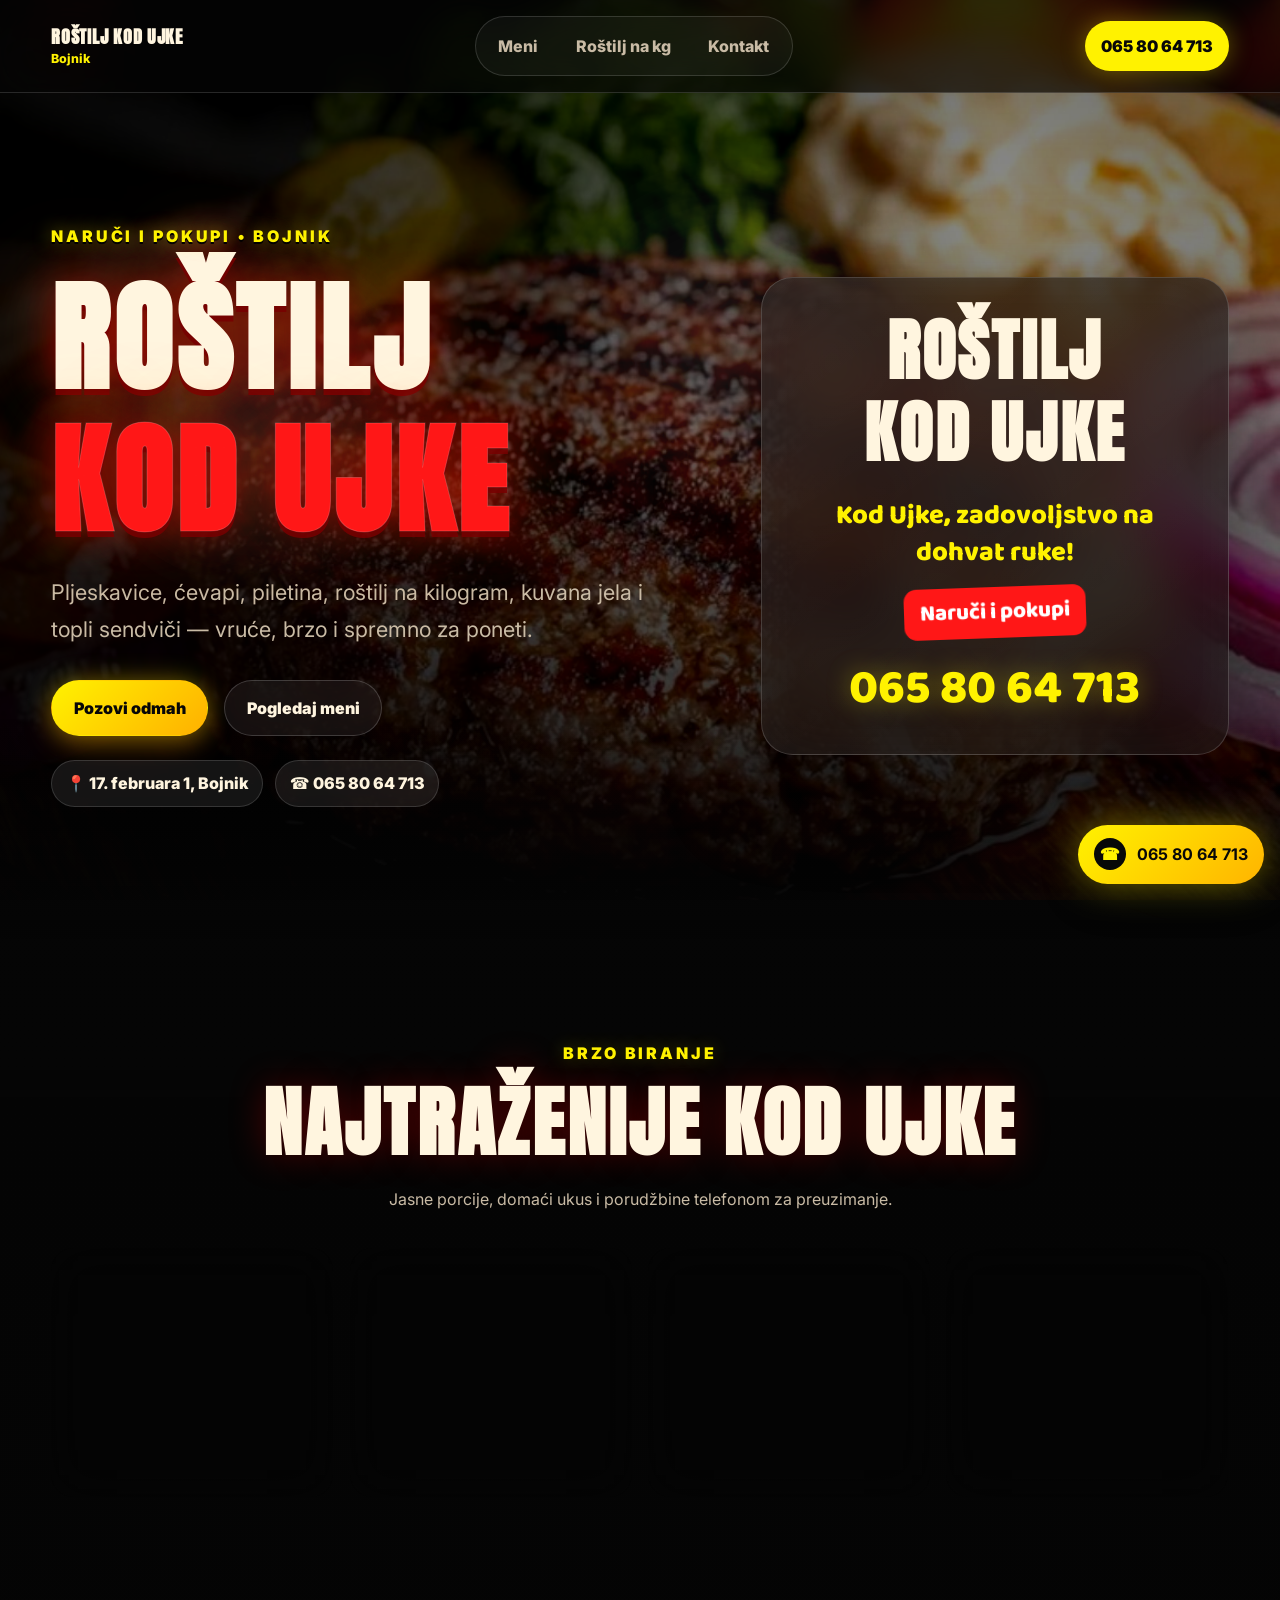
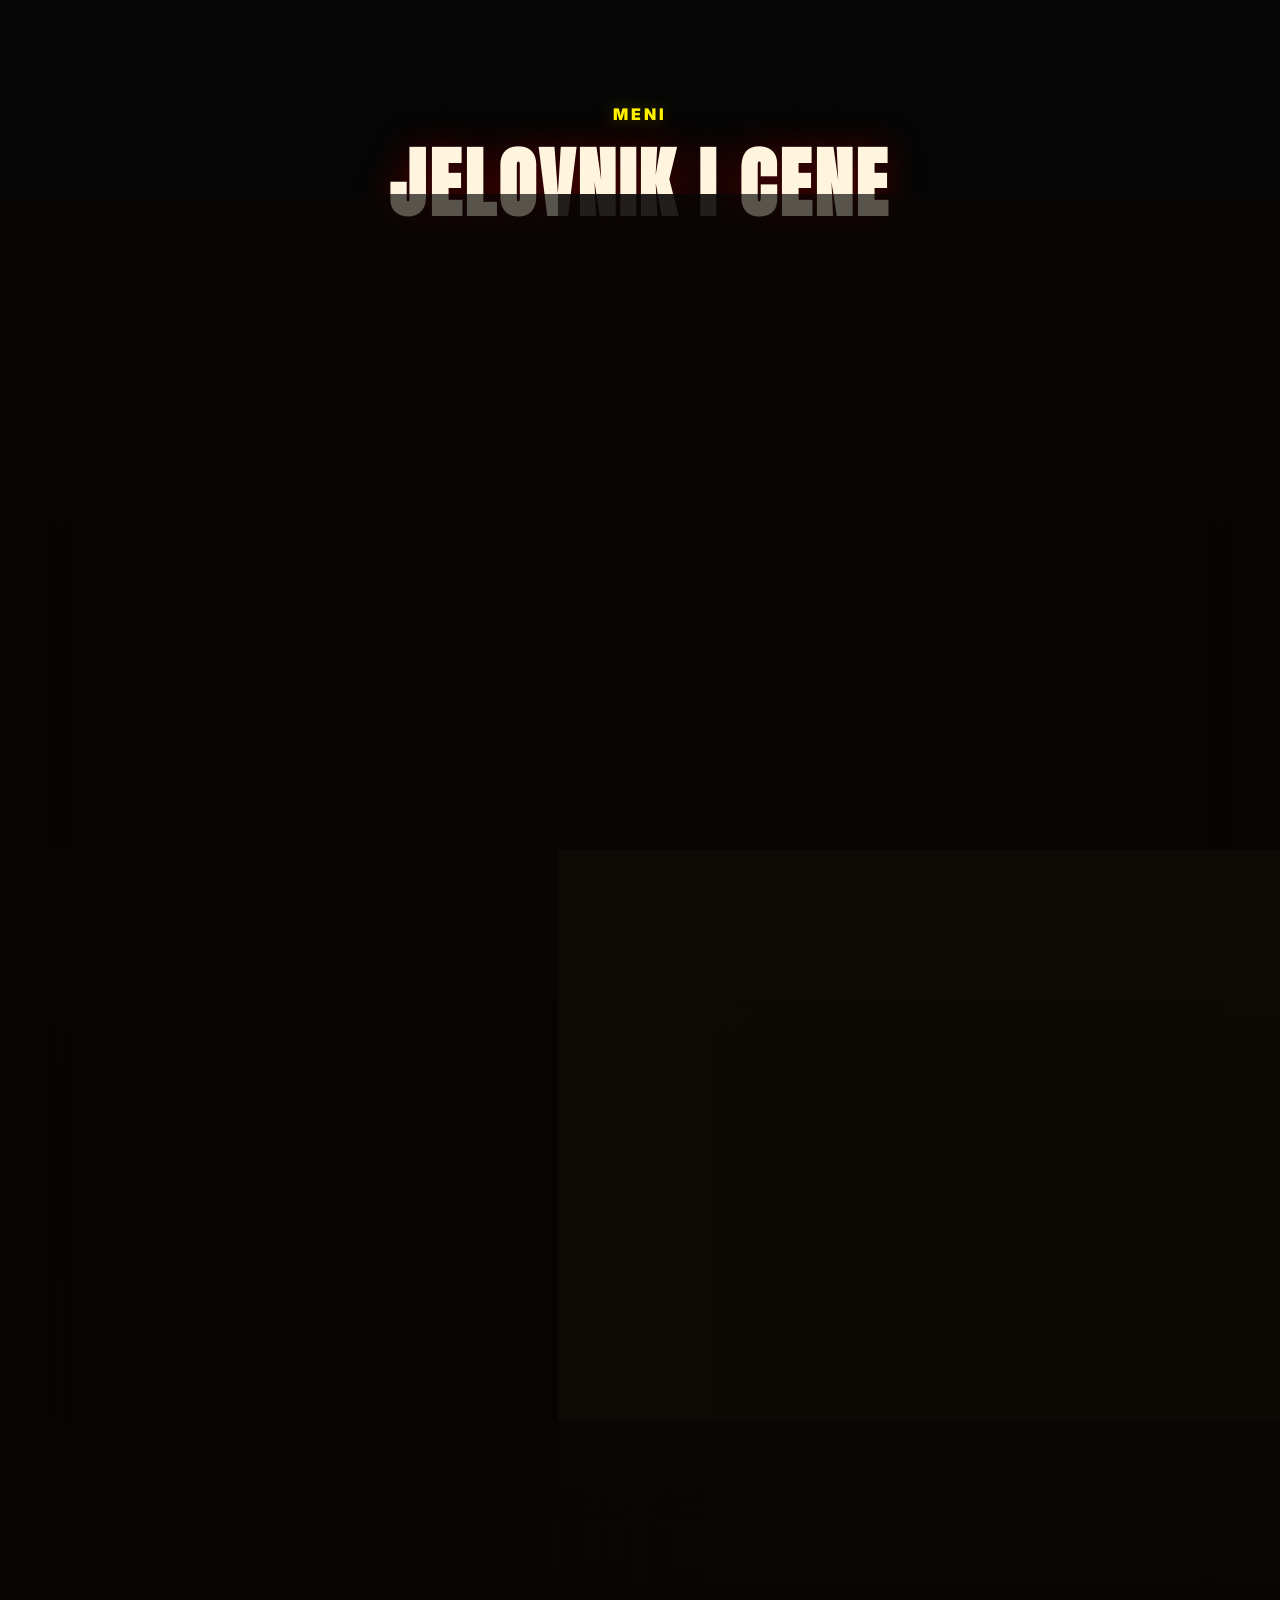
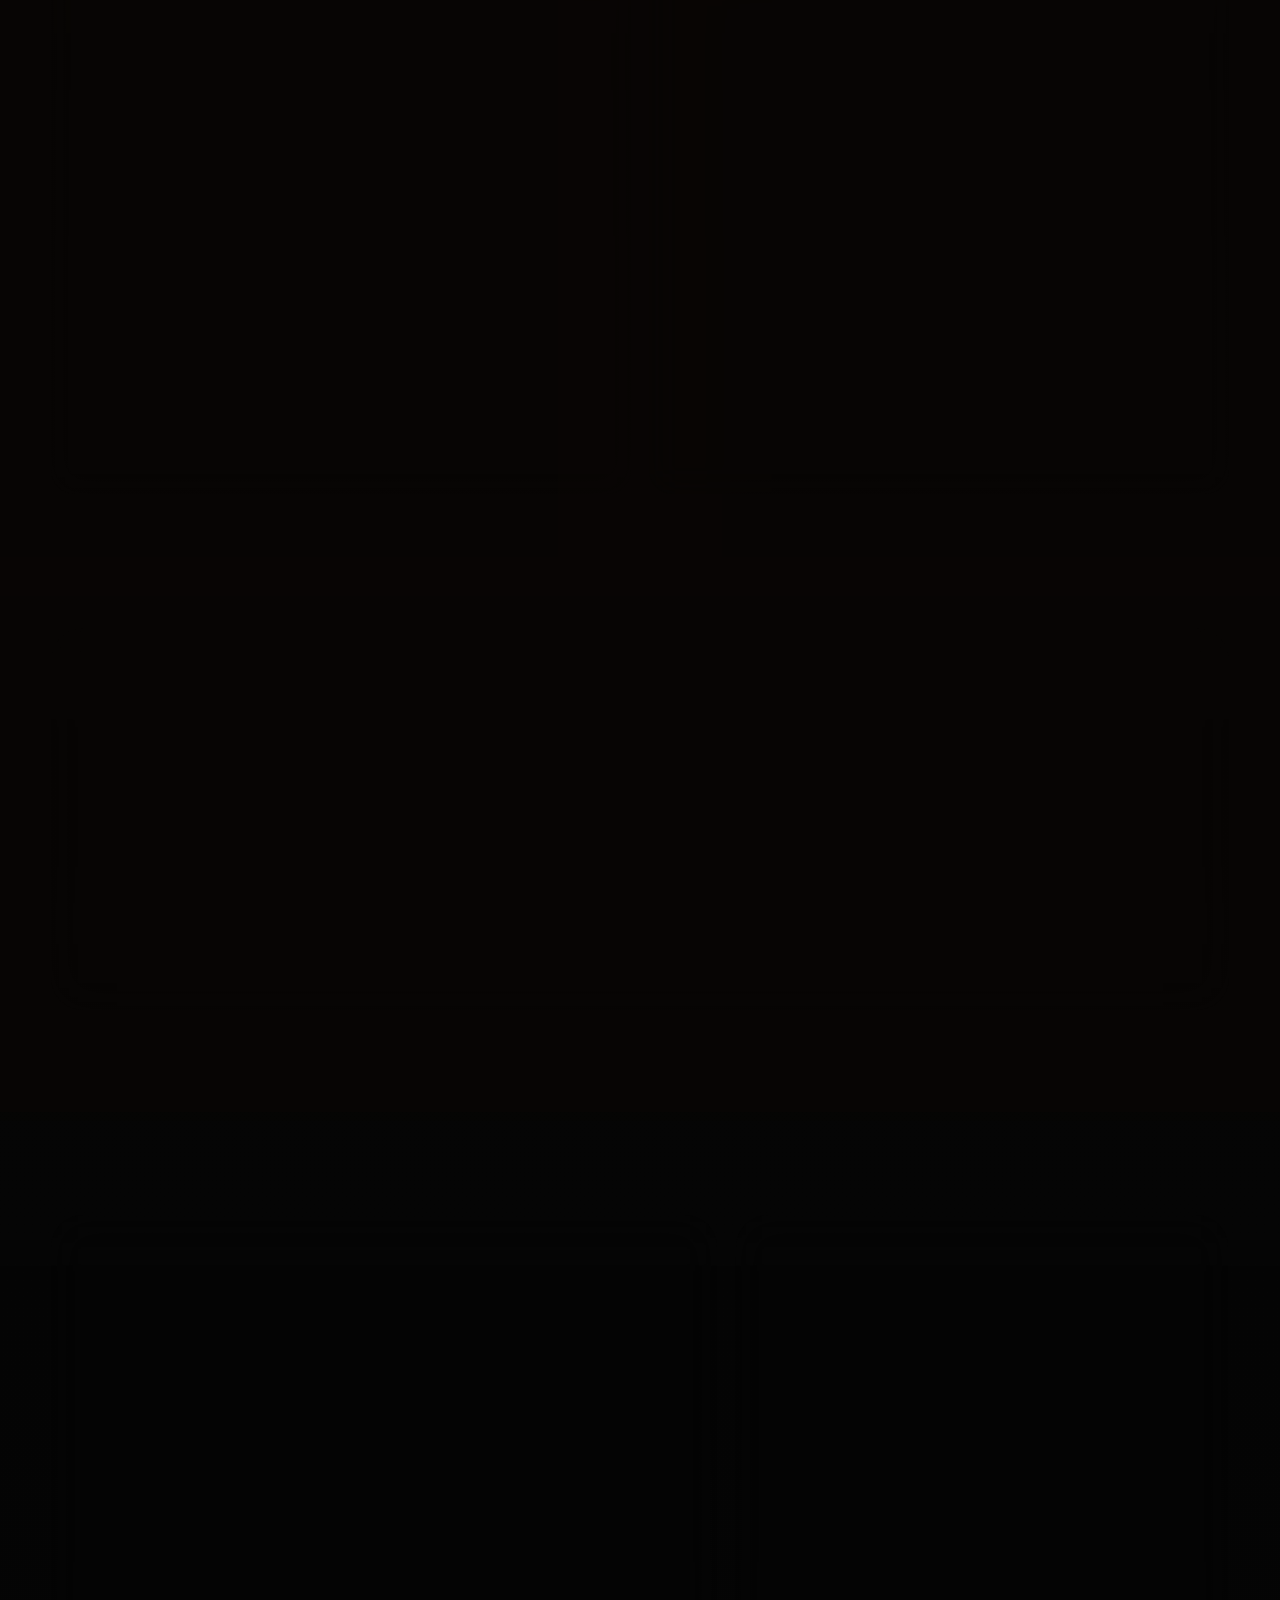
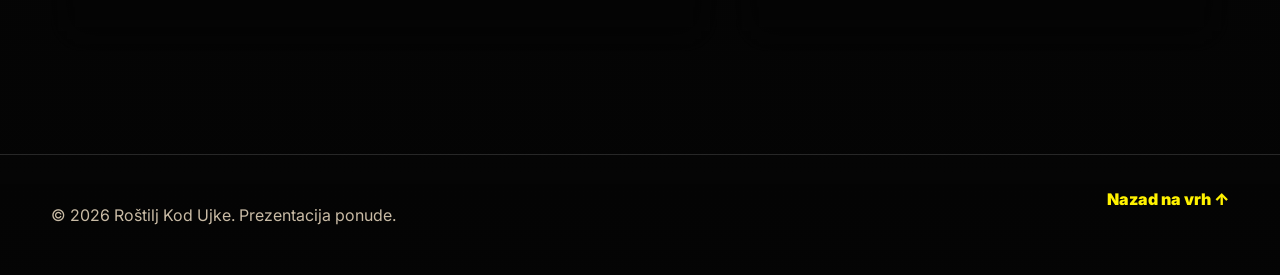
==== index.html @ 586bcd4b "Inicijalna verzija sajta - Rostilj Kod Ujke Bojnik" ====
<!doctype html>
<html lang="sr">
<head>
  <meta charset="utf-8" />
  <meta name="viewport" content="width=device-width, initial-scale=1" />
  <title>Roštilj Kod Ujke | Bojnik</title>
  <meta name="description" content="Roštilj Kod Ujke — pljeskavice, ćevapi, piletina, roštilj na kilogram, kuvana jela i topli sendviči. Naruči i pokupi: 065 80 64 713." />
  <meta name="theme-color" content="#050505" />
  <meta property="og:title" content="Roštilj Kod Ujke" />
  <meta property="og:description" content="Kod Ujke, zadovoljstvo na dohvat ruke! Naruči i pokupi u Bojniku." />
  <meta property="og:type" content="website" />
  <link rel="preconnect" href="https://fonts.googleapis.com">
  <link rel="preconnect" href="https://fonts.gstatic.com" crossorigin>
  <link href="https://fonts.googleapis.com/css2?family=Anton&family=Baloo+2:wght@500;700;800&family=Inter:wght@400;600;800;900&display=swap" rel="stylesheet">
  <link rel="stylesheet" href="styles.css" />
</head>

<body>
  <div class="noise"></div>
  <div class="page-glow page-glow-red"></div>
  <div class="page-glow page-glow-yellow"></div>

  <header class="site-header" id="top">
    <a class="brand" href="#top" aria-label="Roštilj Kod Ujke početna">
      <span><strong>Roštilj Kod Ujke</strong><small>Bojnik</small></span>
    </a>
    <nav class="nav" aria-label="Glavna navigacija">
      <a href="#meni">Meni</a>
      <a href="#kg">Roštilj na kg</a>
      <a href="#kontakt">Kontakt</a>
    </nav>
    <a class="header-call" href="tel:+381658064713">065 80 64 713</a>
  </header>

  <main>
    <section class="hero">
      <video class="hero-video" autoplay muted loop playsinline poster="assets/hero-pljeskavica.jpg" aria-hidden="true">
        <source src="assets/hero-video.mp4" type="video/mp4" />
      </video>
      <div class="hero-overlay"></div>
      <div class="hero-smoke smoke-a"></div>
      <div class="hero-smoke smoke-b"></div>

      <div class="hero-inner">
        <div class="hero-copy reveal">
          <p class="eyebrow hero-eyebrow"><a href="tel:+381658064713">NARUČI I POKUPI</a> <span>• BOJNIK</span></p>
          <h1>Roštilj <span>Kod Ujke</span></h1>
          <p class="hero-subtitle">Pljeskavice, ćevapi, piletina, roštilj na kilogram, kuvana jela i topli sendviči — vruće, brzo i spremno za poneti.</p>
          <div class="hero-actions">
            <a class="btn btn-primary" href="tel:+381658064713">Pozovi odmah</a>
            <a class="btn btn-ghost" href="#meni">Pogledaj meni</a>
          </div>
          <div class="hero-meta">
            <a class="meta-link" href="https://www.google.com/maps/search/?api=1&query=17.%20februara%201%20Bojnik%20Serbia" target="_blank" rel="noreferrer">📍 17. februara 1, Bojnik</a>
            <a class="meta-link" href="tel:+381658064713">☎ 065 80 64 713</a>
          </div>
        </div>

        <aside class="hero-card reveal">
          <div class="grill-logo">
            <strong>ROŠTILJ<br>KOD UJKE</strong>
          </div>
          <p class="slogan">Kod Ujke, zadovoljstvo na dohvat ruke!</p>
          <a class="order-strip" href="tel:+381658064713">Naruči i pokupi</a>
          <a class="phone-big" href="tel:+381658064713">065 80 64 713</a>
        </aside>
      </div>
    </section>

    <section class="quick-menu section" aria-label="Najtraženije">
      <div class="section-head reveal">
        <p class="eyebrow">BRZO BIRANJE</p>
        <h2>Najtraženije kod Ujke</h2>
        <p>Jasne porcije, domaći ukus i porudžbine telefonom za preuzimanje.</p>
      </div>
      <div class="quick-grid">
        <article class="quick-card reveal"><span>🍔</span><h3>Pljeskavice</h3><p>Od đačke do Merak-Ujkine, gurmanske i punjene.</p><a href="#pljeskavice">Vidi ponudu</a></article>
        <article class="quick-card reveal"><span>🍗</span><h3>Piletina</h3><p>File, batak, punjeni file, rolovani file i pohovani kačkavalj.</p><a href="#piletina">Vidi ponudu</a></article>
        <article class="quick-card reveal"><span>🔥</span><h3>Roštilj na kg</h3><p>Za porodicu, društvo i veće porudžbine.</p><a href="#kg">Vidi ponudu</a></article>
        <article class="quick-card reveal"><span>🥘</span><h3>Kuvana jela</h3><p>Mućkalica i pasulj — posan, sa slaninom ili kobasicom.</p><a href="#kuvana">Vidi ponudu</a></article>
      </div>
    </section>

    <section class="section menu-section" id="meni">
      <div class="section-head reveal">
        <p class="eyebrow">MENI</p>
        <h2>Jelovnik i cene</h2>
      </div>

      <div class="menu-layout">
        <div class="menu-panel reveal" id="pljeskavice">
          <div class="panel-title"><h3>Pljeskavice</h3><span>od 150 din</span></div>
          <ul class="price-list">
            <li><span>Đačka</span><b>100gr — 150 din</b></li><li><span>Pljeskavica</span><b>150gr — 200 din</b></li><li><span>Pljeskavica</span><b>200gr — 250 din</b></li><li><span>Pljeskavica</span><b>250gr — 300 din</b></li><li><span>Pljeskavica</span><b>300gr — 350 din</b></li><li><span>Gurmanska pljeskavica</span><b>200gr — 270 din</b></li><li><span>Gurmanska pljeskavica</span><b>250gr — 320 din</b></li><li><span>Gurmanska pljeskavica</span><b>300gr — 370 din</b></li><li><span>Punjena pljeskavica</span><b>250gr — 320 din</b></li><li><span>Punjena pljeskavica</span><b>300gr — 400 din</b></li><li><span>Asterix pljeskavica</span><b>250gr — 350 din</b></li><li><span>Merak-Ujkina pljeskavica</span><b>300gr — 450 din</b></li>
          </ul>
        </div>

        <div class="menu-panel reveal" id="piletina">
          <div class="panel-title"><h3>Piletina</h3><span>file • batak • pohovano</span></div>
          <ul class="price-list">
            <li><span>Pileći file</span><b>200gr — 270 din</b></li><li><span>Pileći file</span><b>250gr — 320 din</b></li><li><span>Pileći file</span><b>300gr — 400 din</b></li><li><span>Pileći batak</span><b>200gr — 250 din</b></li><li><span>Pileći batak</span><b>250gr — 300 din</b></li><li><span>Pileći batak</span><b>300gr — 350 din</b></li><li><span>Punjeni batak</span><b>250gr — 320 din</b></li><li><span>Punjeni file</span><b>250gr — 350 din</b></li><li><span>Rolovani file</span><b>200gr — 350 din</b></li><li><span>Pohovani file</span><b>200gr — 300 din</b></li><li><span>Pohovani kačkavalj</span><b>100gr — 150 din</b></li>
          </ul>
        </div>

        <div class="menu-panel reveal">
          <div class="panel-title"><h3>Ćevapi i kobasica</h3><span>klasika roštilja</span></div>
          <ul class="price-list"><li><span>Ćevapi 5 kom</span><b>200gr — 250 din</b></li><li><span>Punjeni ćevap</span><b>250gr — 330 din</b></li><li><span>Uštipci</span><b>200gr — 270 din</b></li><li><span>Kobasica</span><b>200gr — 250 din</b></li></ul>
        </div>

        <div class="menu-panel highlight reveal" id="kg">
          <div class="panel-title"><h3>Roštilj na kg</h3><span>za društvo i porodicu</span></div>
          <ul class="price-list">
            <li><span>Pljeskavice</span><b>1kg — 850 din</b></li><li><span>Punjene pljeskavice</span><b>1kg — 950 din</b></li><li><span>Ćevapi</span><b>1kg — 900 din</b></li><li><span>Pileći batak</span><b>1kg — 850 din</b></li><li><span>Punjeni batak</span><b>1kg — 1200 din</b></li><li><span>Pileće belo</span><b>1kg — 900 din</b></li><li><span>Uštipak</span><b>1kg — 950 din</b></li><li><span>Kobasica</span><b>1kg — 850 din</b></li><li><span>Gurmanske pljeskavice</span><b>1kg — 950 din</b></li><li><span>Gurmanski ćevapi</span><b>1kg — 1000 din</b></li>
          </ul>
        </div>

        <div class="menu-panel reveal">
          <div class="panel-title"><h3>Topli sendviči</h3><span>kačkavalj po izboru</span></div>
          <ul class="price-list"><li><span>Šunka</span><b>160 / 210 din</b></li><li><span>Pečenica</span><b>170 / 220 din</b></li><li><span>Suvi vrat</span><b>170 / 220 din</b></li><li><span>Kulen</span><b>180 / 230 din</b></li><li><span>Slanina</span><b>160 / 210 din</b></li><li><span>Čajna</span><b>180 / 230 din</b></li></ul>
          <p class="note">Cene: bez kačkavalja / sa kačkavaljem.</p>
        </div>

        <div class="menu-panel reveal" id="kuvana">
          <div class="panel-title"><h3>Kuvana jela i dodaci</h3><span>svakodnevno</span></div>
          <ul class="price-list"><li><span>Mućkalica</span><b>400gr — 400 din</b></li><li><span>Pasulj posan</span><b>400gr — 300 din</b></li><li><span>Pasulj sa slaninom</span><b>500gr — 400 din</b></li><li><span>Pasulj sa kobasicom</span><b>500gr — 400 din</b></li><li><span>Pomfrit</span><b>100gr — 100 din</b></li><li><span>Pomfrit</span><b>200gr — 200 din</b></li><li><span>Lepinja / tortilja</span><b>40 / 50 din</b></li><li><span>Moča</span><b>70 din</b></li><li><span>Salate mazalice</span><b>200gr — 200 din</b></li><li><span>Salate</span><b>200gr — 100 din</b></li></ul>
        </div>
      </div>
    </section>
<section class="section cta-section"><div class="cta-box reveal"><div><p class="eyebrow">GLADAN SI?</p><h2><a class="heading-call" href="tel:+381658064713">Naruči sada</a>, pokupi vruće.</h2><p>Jedan poziv i porudžbina te čeka kod Ujke.</p></div><a class="phone-mega" href="tel:+381658064713">065 80 64 713</a></div></section>

    <section class="section contact-section" id="kontakt">
      <div class="contact-grid">
        <div class="contact-copy reveal">
          <p class="eyebrow">KONTAKT</p><h2>Roštilj Kod Ujke</h2>
          <p class="contact-line">📍 <a href="https://www.google.com/maps/search/?api=1&query=17.%20februara%201%20Bojnik%20Serbia" target="_blank" rel="noreferrer">17. februara 1, Bojnik</a></p>
          <p class="contact-line">☎ <a href="tel:+381658064713">065 80 64 713</a></p>
          <p class="contact-line">🔥 Kod Ujke, zadovoljstvo na dohvat ruke!</p>
          <div class="contact-actions"><a class="btn btn-primary" href="tel:+381658064713">Pozovi</a></div>
        </div>
        <div class="map-card reveal"><span>🔥</span><strong>Naruči i pokupi</strong><small><a href="tel:+381658064713">065 80 64 713</a></small></div>
      </div>
    </section>
  </main>

  <a class="sticky-call" href="tel:+381658064713"><span>☎</span><b>065 80 64 713</b></a>
  <footer class="footer"><p>© <span id="year"></span> Roštilj Kod Ujke. Prezentacija ponude.</p><a href="#top">Nazad na vrh ↑</a></footer>
  <script src="script.js"></script>
</body>
</html>
---- styles.css ----
:root {
  --bg: #050505;
  --panel: rgba(17, 13, 10, 0.76);
  --red: #ff1717;
  --yellow: #fff200;
  --orange: #ff8a00;
  --cream: #fff5df;
  --muted: #c9bba5;
  --line: rgba(255, 255, 255, 0.14);
  --shadow: 0 30px 90px rgba(0, 0, 0, 0.55);
}

* { box-sizing: border-box; }
html { scroll-behavior: smooth; }
body {
  margin: 0;
  background: radial-gradient(circle at 78% 10%, rgba(255, 136, 0, 0.22), transparent 26rem), radial-gradient(circle at 20% 0%, rgba(255, 0, 0, 0.18), transparent 28rem), linear-gradient(180deg, #090603 0%, #050505 45%, #080403 100%);
  color: var(--cream);
  font-family: Inter, system-ui, -apple-system, BlinkMacSystemFont, "Segoe UI", sans-serif;
  overflow-x: hidden;
}
a { color: inherit; }
.noise { position: fixed; inset: 0; pointer-events: none; opacity: 0.07; z-index: 1; background-image: linear-gradient(45deg, rgba(255,255,255,.25) 1px, transparent 1px), linear-gradient(-45deg, rgba(255,255,255,.12) 1px, transparent 1px); background-size: 28px 28px; mix-blend-mode: overlay; }
.page-glow { position: fixed; width: 24rem; height: 24rem; border-radius: 50%; pointer-events: none; filter: blur(90px); opacity: 0.22; z-index: 0; }
.page-glow-red { left: -10rem; top: 12rem; background: var(--red); }
.page-glow-yellow { right: -11rem; bottom: 8rem; background: var(--yellow); }

.site-header { position: sticky; top: 0; z-index: 20; display: flex; align-items: center; justify-content: space-between; gap: 1.2rem; padding: 1rem clamp(1rem, 4vw, 4rem); background: rgba(5, 5, 5, 0.66); border-bottom: 1px solid var(--line); backdrop-filter: blur(22px) saturate(150%); }
.brand { display: inline-flex; align-items: center; gap: .75rem; text-decoration: none; }
.brand-mark { display: grid; place-items: center; width: 3rem; height: 3rem; border-radius: 1rem; background: linear-gradient(135deg, var(--red), var(--orange)); box-shadow: 0 0 26px rgba(255, 50, 0, 0.55); }
.brand strong { display: block; font-family: Anton, sans-serif; letter-spacing: .04em; font-size: 1.15rem; text-transform: uppercase; }
.brand small { display: block; color: var(--yellow); font-weight: 800; font-size: .78rem; }
.nav { display: flex; align-items: center; gap: .35rem; padding: .4rem; border: 1px solid var(--line); border-radius: 999px; background: rgba(255,255,255,.04); }
.nav a { text-decoration: none; padding: .65rem 1rem; border-radius: 999px; color: var(--muted); font-weight: 800; transition: .2s ease; }
.nav a:hover { color: #080808; background: var(--yellow); }
.header-call { color: #080808; background: var(--yellow); text-decoration: none; font-weight: 950; padding: .8rem 1rem; border-radius: 999px; box-shadow: 0 0 24px rgba(255, 242, 0, 0.35); }

.hero { position: relative; min-height: 94vh; display: grid; align-items: center; overflow: hidden; padding: 4rem clamp(1rem, 4vw, 4rem); isolation: isolate; }
.hero-video { position: absolute; inset: 0; width: 100%; height: 100%; object-fit: cover; filter: saturate(1.08) contrast(1.08) brightness(.72); z-index: -4; }
.hero-overlay { position: absolute; inset: 0; z-index: -3; background: linear-gradient(90deg, rgba(0,0,0,.96) 0%, rgba(0,0,0,.77) 37%, rgba(0,0,0,.44) 70%, rgba(0,0,0,.56) 100%), radial-gradient(circle at 82% 35%, rgba(255, 120, 0, .32), transparent 32rem), linear-gradient(0deg, #050505 0%, transparent 28%); }
.hero-smoke { position: absolute; width: 28rem; height: 28rem; border-radius: 50%; background: radial-gradient(circle, rgba(255,255,255,.25), transparent 60%); filter: blur(35px); opacity: .36; z-index: -2; animation: smoke 10s ease-in-out infinite; }
.smoke-a { left: 2%; top: 12%; }
.smoke-b { right: 26%; top: 3%; animation-delay: -3s; }
@keyframes smoke { 0%, 100% { transform: translateY(0) translateX(0) scale(1); opacity: .22; } 50% { transform: translateY(-38px) translateX(28px) scale(1.18); opacity: .44; } }

.hero-inner { position: relative; z-index: 2; display: grid; grid-template-columns: minmax(0, 1.15fr) minmax(320px, .85fr); align-items: center; gap: clamp(2rem, 6vw, 6rem); width: min(1180px, 100%); margin: 0 auto; }
.eyebrow { margin: 0 0 .75rem; color: var(--yellow); font-weight: 950; letter-spacing: .18em; text-transform: uppercase; text-shadow: 0 0 18px rgba(255, 242, 0, 0.3); }
.hero h1 { margin: 0; font-family: Anton, sans-serif; font-size: clamp(4.4rem, 12vw, 11rem); line-height: .86; letter-spacing: .04em; text-transform: uppercase; text-shadow: 0 6px 0 rgba(120, 0, 0, .85), 0 0 42px rgba(255, 0, 0, .45), 0 0 90px rgba(255, 160, 0, .25); }
.hero h1 span { display: block; color: var(--red); -webkit-text-stroke: 1px rgba(255,255,255,.18); }
.hero-subtitle { max-width: 690px; color: var(--muted); font-size: clamp(1.05rem, 2vw, 1.35rem); line-height: 1.7; margin: 1.4rem 0 0; }
.hero-actions { display: flex; flex-wrap: wrap; gap: 1rem; margin-top: 2rem; }

.btn { display: inline-flex; align-items: center; justify-content: center; min-height: 3.3rem; padding: .95rem 1.35rem; border-radius: 999px; text-decoration: none; font-weight: 950; border: 1px solid transparent; transition: .2s ease; }
.btn-primary { color: #070707; background: linear-gradient(135deg, var(--yellow), #ffb000); box-shadow: 0 0 24px rgba(255, 242, 0, .35), 0 12px 28px rgba(255, 120, 0, .25); }
.btn-primary:hover { transform: translateY(-2px); box-shadow: 0 0 42px rgba(255, 242, 0, .55), 0 18px 36px rgba(255, 120, 0, .33); }
.btn-ghost { color: var(--cream); background: rgba(255,255,255,.06); border-color: rgba(255,255,255,.18); backdrop-filter: blur(14px); }
.btn-ghost:hover { background: rgba(255,255,255,.13); transform: translateY(-2px); }

.hero-meta { display: flex; flex-wrap: wrap; gap: .75rem; margin-top: 1.5rem; color: var(--cream); font-weight: 850; }
.hero-meta span { padding: .65rem .85rem; background: rgba(255,255,255,.08); border: 1px solid var(--line); border-radius: 999px; backdrop-filter: blur(14px); }
.hero-card { position: relative; overflow: hidden; padding: clamp(1.25rem, 3vw, 2rem); border-radius: 2rem; border: 1px solid rgba(255,255,255,.18); background: linear-gradient(145deg, rgba(255, 0, 0, .17), rgba(255, 242, 0, .08)), rgba(5,5,5,.72); box-shadow: var(--shadow), inset 0 0 55px rgba(255,255,255,.045); backdrop-filter: blur(28px) saturate(160%); }
.hero-card::before { content: ""; position: absolute; inset: -2px; background: linear-gradient(120deg, transparent, rgba(255,242,0,.45), transparent); transform: translateX(-120%); animation: shine 5s ease-in-out infinite; }
@keyframes shine { 0%, 55% { transform: translateX(-120%); } 80%, 100% { transform: translateX(120%); } }

.grill-logo { position: relative; z-index: 1; display: grid; justify-items: center; text-align: center; gap: .4rem; }
.steak { font-size: 4.5rem; filter: drop-shadow(0 0 22px rgba(255, 132, 0, .6)); }
.grill-logo strong { font-family: Anton, sans-serif; font-size: clamp(3rem, 5vw, 5.2rem); line-height: .92; letter-spacing: .04em; text-transform: uppercase; }
.grill-logo small { color: var(--yellow); font-size: 1.4rem; font-weight: 950; }
.slogan { position: relative; z-index: 1; margin: 1.5rem 0 1rem; color: var(--yellow); font-family: "Baloo 2", cursive; font-weight: 800; font-size: 1.7rem; text-align: center; }
.order-strip { position: relative; z-index: 1; margin: 1rem auto; width: fit-content; padding: .55rem 1rem; background: var(--red); border-radius: .8rem; font-family: "Baloo 2", cursive; font-size: 1.4rem; font-weight: 900; color: white; transform: rotate(-2deg); }
.phone-big { position: relative; z-index: 1; display: block; margin-top: 1rem; color: var(--yellow); font-family: "Baloo 2", cursive; font-size: clamp(2.1rem, 4vw, 3.6rem); line-height: 1; font-weight: 900; text-align: center; text-decoration: none; text-shadow: 0 0 24px rgba(255,242,0,.35); }

.section { position: relative; z-index: 2; padding: clamp(3rem, 8vw, 7rem) clamp(1rem, 4vw, 4rem); }
.section-head { width: min(850px, 100%); margin: 0 auto 2.2rem; text-align: center; }
.section-head h2, .cta-box h2, .contact-copy h2 { margin: 0; font-family: Anton, sans-serif; font-size: clamp(2.4rem, 6vw, 5.8rem); line-height: .95; letter-spacing: .04em; text-transform: uppercase; text-shadow: 0 0 36px rgba(255,0,0,.28); }
.section-head p:not(.eyebrow), .cta-box p, .contact-copy > p { color: var(--muted); line-height: 1.75; }
.quick-grid, .menu-layout, .boards, .contact-grid { width: min(1180px, 100%); margin: 0 auto; }
.quick-grid { display: grid; grid-template-columns: repeat(4, 1fr); gap: 1rem; }
.quick-card, .menu-panel, .map-card, .cta-box { border: 1px solid var(--line); background: linear-gradient(145deg, rgba(255,255,255,.07), rgba(255,255,255,.025)), var(--panel); backdrop-filter: blur(24px) saturate(150%); box-shadow: 0 20px 60px rgba(0,0,0,.38); }
.quick-card { padding: 1.25rem; border-radius: 1.4rem; transition: .2s ease; }
.quick-card:hover { transform: translateY(-5px); border-color: rgba(255,242,0,.4); box-shadow: 0 22px 70px rgba(255, 0, 0, .18); }
.quick-card span { font-size: 2.1rem; }
.quick-card h3 { margin: .7rem 0 .45rem; font-family: "Baloo 2", cursive; color: var(--red); font-size: 1.75rem; line-height: 1; }
.quick-card p { color: var(--muted); line-height: 1.6; }
.quick-card a { color: var(--yellow); font-weight: 950; text-decoration: none; }

.menu-layout { display: grid; grid-template-columns: repeat(2, 1fr); gap: 1.1rem; }
.menu-panel { position: relative; overflow: hidden; padding: 1.25rem; border-radius: 1.5rem; }
.menu-panel.highlight { border-color: rgba(255,242,0,.34); background: linear-gradient(145deg, rgba(255, 242, 0, .12), rgba(255, 0, 0, .09)), rgba(16, 12, 7, .86); }
.panel-title { position: relative; z-index: 1; display: flex; align-items: flex-start; justify-content: space-between; gap: 1rem; margin-bottom: .9rem; padding-bottom: .8rem; border-bottom: 1px dashed rgba(255,255,255,.22); }
.panel-title h3 { margin: 0; color: var(--red); font-family: "Baloo 2", cursive; font-size: clamp(2rem, 4vw, 3rem); line-height: .95; text-shadow: 0 0 22px rgba(255, 0, 0, .25); }
.panel-title span { color: #090909; background: var(--yellow); font-weight: 950; border-radius: 999px; padding: .45rem .7rem; white-space: nowrap; }
.price-list { position: relative; z-index: 1; list-style: none; margin: 0; padding: 0; display: grid; gap: .46rem; }
.price-list li { display: grid; grid-template-columns: minmax(0, 1fr) auto; align-items: baseline; gap: .8rem; color: var(--cream); font-family: "Baloo 2", cursive; font-size: clamp(1.05rem, 2vw, 1.35rem); font-weight: 800; }
.price-list li::before { content: ""; grid-column: 1 / -1; grid-row: 1; border-bottom: 1px dotted rgba(255,255,255,.18); transform: translateY(-.36rem); }
.price-list span, .price-list b { position: relative; z-index: 1; background: rgba(10, 8, 6, .92); }
.price-list b { color: white; font-weight: 900; text-align: right; }
.note { color: var(--muted); margin-bottom: 0; }

.boards { display: grid; grid-template-columns: repeat(2, 1fr); gap: 1.2rem; }
.board { display: block; overflow: hidden; border-radius: 1.3rem; border: 1px solid var(--line); box-shadow: var(--shadow); background: #000; }
.board img { display: block; width: 100%; height: 100%; object-fit: cover; transition: .25s ease; }
.board:hover img { transform: scale(1.025); filter: brightness(1.08) contrast(1.08); }

.cta-section { padding-top: 2rem; }
.cta-box { width: min(1180px, 100%); margin: 0 auto; display: flex; align-items: center; justify-content: space-between; gap: 2rem; padding: clamp(1.5rem, 5vw, 3rem); border-radius: 2rem; background: linear-gradient(100deg, rgba(255, 0, 0, .23), rgba(255, 242, 0, .13)), rgba(10,10,10,.7); }
.phone-mega { color: var(--yellow); font-family: "Baloo 2", cursive; font-weight: 900; font-size: clamp(2.2rem, 5vw, 4rem); text-decoration: none; text-shadow: 0 0 28px rgba(255,242,0,.35); white-space: nowrap; }
.contact-grid { display: grid; grid-template-columns: 1.15fr .85fr; gap: 1.2rem; align-items: stretch; }
.contact-copy, .map-card { padding: clamp(1.4rem, 4vw, 2.4rem); border-radius: 2rem; border: 1px solid var(--line); background: rgba(255,255,255,.055); backdrop-filter: blur(22px); box-shadow: var(--shadow); }
.contact-line { font-weight: 850; font-size: 1.1rem; }
.contact-line a { color: var(--yellow); text-decoration: none; }
.contact-actions { display: flex; flex-wrap: wrap; gap: 1rem; margin-top: 1.5rem; }
.map-card { min-height: 320px; display: grid; place-items: center; text-align: center; background: radial-gradient(circle at center, rgba(255,242,0,.16), transparent 55%), linear-gradient(145deg, rgba(255,0,0,.13), rgba(255,255,255,.04)); }
.map-card span { font-size: 4rem; }
.map-card strong { display: block; font-family: Anton, sans-serif; font-size: clamp(2.4rem, 5vw, 4.6rem); line-height: .95; text-transform: uppercase; }
.map-card small { color: var(--yellow); font-family: "Baloo 2", cursive; font-weight: 900; font-size: 2rem; }

.sticky-call { position: fixed; right: 1rem; bottom: 1rem; z-index: 30; display: inline-flex; align-items: center; gap: .7rem; color: #080808; background: linear-gradient(135deg, var(--yellow), #ffb400); text-decoration: none; padding: .85rem 1rem; border-radius: 999px; font-weight: 950; box-shadow: 0 0 35px rgba(255,242,0,.4), 0 14px 36px rgba(0,0,0,.45); }
.sticky-call span { display: grid; place-items: center; width: 2rem; height: 2rem; border-radius: 50%; background: #080808; color: var(--yellow); }
.footer { position: relative; z-index: 2; display: flex; justify-content: space-between; gap: 1rem; padding: 2rem clamp(1rem, 4vw, 4rem); color: var(--muted); border-top: 1px solid var(--line); }
.footer a { color: var(--yellow); text-decoration: none; font-weight: 900; }
.reveal { opacity: 0; transform: translateY(18px); transition: .7s ease; }
.reveal.is-visible { opacity: 1; transform: translateY(0); }

@media (max-width: 940px) {
  .site-header { flex-wrap: wrap; }
  .nav { order: 3; width: 100%; justify-content: center; }
  .hero-inner, .contact-grid { grid-template-columns: 1fr; }
  .hero { min-height: auto; padding-top: 4rem; }
  .quick-grid { grid-template-columns: repeat(2, 1fr); }
  .menu-layout, .boards { grid-template-columns: 1fr; }
  .cta-box { flex-direction: column; align-items: flex-start; }
  .phone-mega { white-space: normal; }
}
@media (max-width: 620px) {
  .header-call { width: 100%; text-align: center; }
  .nav a { padding: .6rem .7rem; font-size: .9rem; }
  .quick-grid { grid-template-columns: 1fr; }
  .price-list li { grid-template-columns: 1fr; gap: .1rem; padding-bottom: .5rem; border-bottom: 1px dotted rgba(255,255,255,.16); }
  .price-list li::before { display: none; }
  .price-list span, .price-list b { background: transparent; text-align: left; }
  .panel-title { flex-direction: column; }
  .sticky-call { left: 1rem; right: 1rem; justify-content: center; }
  .footer { padding-bottom: 6rem; flex-direction: column; }
}


/* --- Finalna provera čitljivosti i sprečavanje gužvanja teksta --- */
.hero-copy,
.hero-card,
.quick-card,
.menu-panel,
.contact-copy,
.map-card,
.cta-box {
  min-width: 0;
}

.hero-copy {
  max-width: 760px;
}

.hero h1,
.section-head h2,
.cta-box h2,
.contact-copy h2,
.grill-logo strong {
  overflow-wrap: normal;
  word-break: normal;
}

.hero-subtitle,
.section-head p,
.quick-card p,
.contact-copy p,
.cta-box p,
.note {
  max-width: 100%;
  overflow-wrap: break-word;
}

.panel-title span {
  white-space: normal;
  text-align: center;
  line-height: 1.2;
}

.price-list span {
  padding-right: .15rem;
}

.price-list b {
  white-space: nowrap;
  padding-left: .15rem;
}

.phone-big,
.phone-mega,
.header-call,
.sticky-call b {
  white-space: nowrap;
}

@media (max-width: 760px) {
  .hero h1 {
    font-size: clamp(3.3rem, 18vw, 6rem);
    line-height: .9;
  }

  .hero-subtitle {
    font-size: 1rem;
    line-height: 1.6;
  }

  .hero-card {
    padding: 1rem;
  }

  .grill-logo strong {
    font-size: clamp(2.35rem, 12vw, 4rem);
  }

  .slogan {
    font-size: 1.35rem;
    line-height: 1.15;
  }

  .phone-big {
    font-size: clamp(1.8rem, 10vw, 2.8rem);
  }

  .section-head h2,
  .cta-box h2,
  .contact-copy h2 {
    font-size: clamp(2rem, 12vw, 3.7rem);
  }

  .quick-card h3,
  .panel-title h3 {
    line-height: 1.05;
  }

  .boards {
    gap: .9rem;
  }
}

@media (max-width: 430px) {
  .site-header {
    padding: .8rem;
  }

  .brand strong {
    font-size: .95rem;
  }

  .brand small {
    font-size: .7rem;
  }

  .nav {
    overflow-x: auto;
    justify-content: flex-start;
    scrollbar-width: none;
  }

  .nav::-webkit-scrollbar {
    display: none;
  }

  .hero {
    padding-left: .9rem;
    padding-right: .9rem;
  }

  .hero-actions .btn {
    width: 100%;
  }

  .hero-meta span {
    width: 100%;
  }

  .phone-mega {
    font-size: clamp(1.9rem, 13vw, 3rem);
  }
}


/* --- V4: čistiji video, bez slika menija, bez 2025 --- */
body {
  background: #050505;
}

.hero {
  background: transparent;
}

.hero-video {
  position: fixed;
  inset: 0;
  z-index: -10;
  width: 100vw;
  height: 100vh;
  object-fit: cover;
  filter: saturate(1.18) contrast(1.1) brightness(.9);
  transform: translateZ(0);
}

.hero-overlay {
  position: fixed;
  inset: 0;
  z-index: -9;
  background:
    linear-gradient(90deg, rgba(0,0,0,.88) 0%, rgba(0,0,0,.62) 42%, rgba(0,0,0,.24) 78%, rgba(0,0,0,.34) 100%),
    linear-gradient(180deg, rgba(0,0,0,.34) 0%, rgba(0,0,0,.08) 46%, rgba(0,0,0,.78) 100%);
  pointer-events: none;
}

.hero::after {
  content: "";
  position: absolute;
  inset: auto 0 0;
  height: 220px;
  background: linear-gradient(0deg, rgba(5,5,5,.88), transparent);
  pointer-events: none;
}

.section,
.footer {
  background: linear-gradient(180deg, rgba(5,5,5,.78), rgba(5,5,5,.87));
}

.quick-card,
.menu-panel,
.contact-copy,
.map-card,
.cta-box,
.hero-card {
  background:
    linear-gradient(145deg, rgba(255,255,255,.08), rgba(255,255,255,.025)),
    rgba(10, 7, 5, .68);
}

.menu-panel {
  backdrop-filter: blur(18px) saturate(145%);
}

.meta-link {
  display: inline-flex;
  align-items: center;
  padding: .65rem .85rem;
  background: rgba(255,255,255,.08);
  border: 1px solid var(--line);
  border-radius: 999px;
  backdrop-filter: blur(14px);
  color: var(--cream);
  text-decoration: none;
  transition: .2s ease;
}

.meta-link:hover {
  background: rgba(255, 242, 0, .92);
  color: #060606;
}

.contact-line a {
  color: var(--yellow);
  text-decoration: none;
  border-bottom: 1px dashed rgba(255,242,0,.55);
}

.grill-logo small {
  display: none;
}

@media (max-width: 760px) {
  .hero-video {
    filter: saturate(1.12) contrast(1.08) brightness(.76);
  }

  .hero-overlay {
    background:
      linear-gradient(90deg, rgba(0,0,0,.92), rgba(0,0,0,.62)),
      linear-gradient(180deg, rgba(0,0,0,.28), rgba(0,0,0,.82));
  }
}


/* --- V5: čitljiviji hero tekst i klikabilni pozivi --- */
.hero-eyebrow {
  position: relative;
  z-index: 4;
  display: flex;
  flex-wrap: wrap;
  align-items: center;
  gap: .45rem;
  margin-bottom: 1.15rem;
  transform: translateY(-1.1rem);
  max-width: min(100%, 680px);
  line-height: 1.15;
}

.hero-eyebrow a {
  color: var(--yellow);
  text-decoration: none;
  text-shadow:
    0 2px 0 rgba(0,0,0,.95),
    0 0 18px rgba(255,242,0,.5);
  transition: .2s ease;
}

.hero-eyebrow a:hover {
  color: #ffffff;
  text-shadow:
    0 2px 0 rgba(0,0,0,.95),
    0 0 24px rgba(255,242,0,.85);
}

.hero-eyebrow span {
  color: var(--yellow);
  text-shadow:
    0 2px 0 rgba(0,0,0,.95),
    0 0 18px rgba(255,242,0,.45);
}

.hero h1 {
  position: relative;
  z-index: 3;
  margin-top: -.35rem;
}

.order-strip {
  display: block;
  text-decoration: none;
  transition: .2s ease;
}

.order-strip:hover {
  transform: rotate(-2deg) translateY(-2px) scale(1.03);
  box-shadow: 0 0 28px rgba(255, 23, 23, .48);
}

.heading-call {
  color: inherit;
  text-decoration: none;
  border-bottom: .08em solid rgba(255,242,0,.6);
  text-shadow: 0 0 22px rgba(255,242,0,.18);
}

.heading-call:hover {
  color: var(--yellow);
}

.map-card small a {
  color: var(--yellow);
  text-decoration: none;
}

.map-card small a:hover {
  color: #fff;
}

@media (max-width: 760px) {
  .hero-eyebrow {
    transform: translateY(-.45rem);
    margin-bottom: .95rem;
    font-size: .88rem;
    letter-spacing: .13em;
  }

  .hero h1 {
    margin-top: 0;
  }
}

/* Razmak redova i veličine natpisa prate raspoloživu širinu kartice. */
body {
  line-height: 1.5;
}

.hero-copy,
.hero-card {
  container-type: inline-size;
}

.hero h1 {
  margin-top: 0;
  font-size: clamp(2.5rem, 19cqi, 11rem);
  line-height: 1.18;
}

.hero-eyebrow {
  transform: none;
  line-height: 1.5;
  margin-bottom: 1.25rem;
}

.grill-logo strong {
  font-size: clamp(2rem, 17cqi, 5.2rem);
  line-height: 1.2;
}

.section-head h2,
.cta-box h2,
.contact-copy h2,
.map-card strong {
  line-height: 1.2;
  overflow-wrap: anywhere;
}

.quick-card h3,
.panel-title h3,
.slogan {
  line-height: 1.35;
}

.panel-title {
  flex-wrap: wrap;
  row-gap: .75rem;
}

.panel-title h3 {
  min-width: 0;
  overflow-wrap: anywhere;
}

.panel-title span {
  max-width: 100%;
  line-height: 1.5;
}

.price-list {
  gap: .65rem;
}

.price-list li {
  position: relative;
  line-height: 1.5;
}

.price-list li::before {
  position: absolute;
  inset: auto 0 .35em;
  transform: none;
}

.price-list span {
  min-width: 0;
  overflow-wrap: anywhere;
}

.phone-big {
  font-size: clamp(1.5rem, 12cqi, 3.6rem);
  line-height: 1.4;
}

.cta-box > div {
  min-width: 0;
}

.phone-mega {
  flex-shrink: 0;
  font-size: clamp(1.5rem, 7vw, 4rem);
  line-height: 1.4;
}

.map-card {
  gap: 1rem;
}

.map-card small {
  font-size: clamp(1.25rem, 5vw, 2rem);
  line-height: 1.5;
}

.brand-mark {
  flex-shrink: 0;
}

.nav a {
  white-space: nowrap;
}

@media (min-width: 941px) and (max-width: 1100px) {
  .cta-box {
    flex-direction: column;
    align-items: flex-start;
  }
}
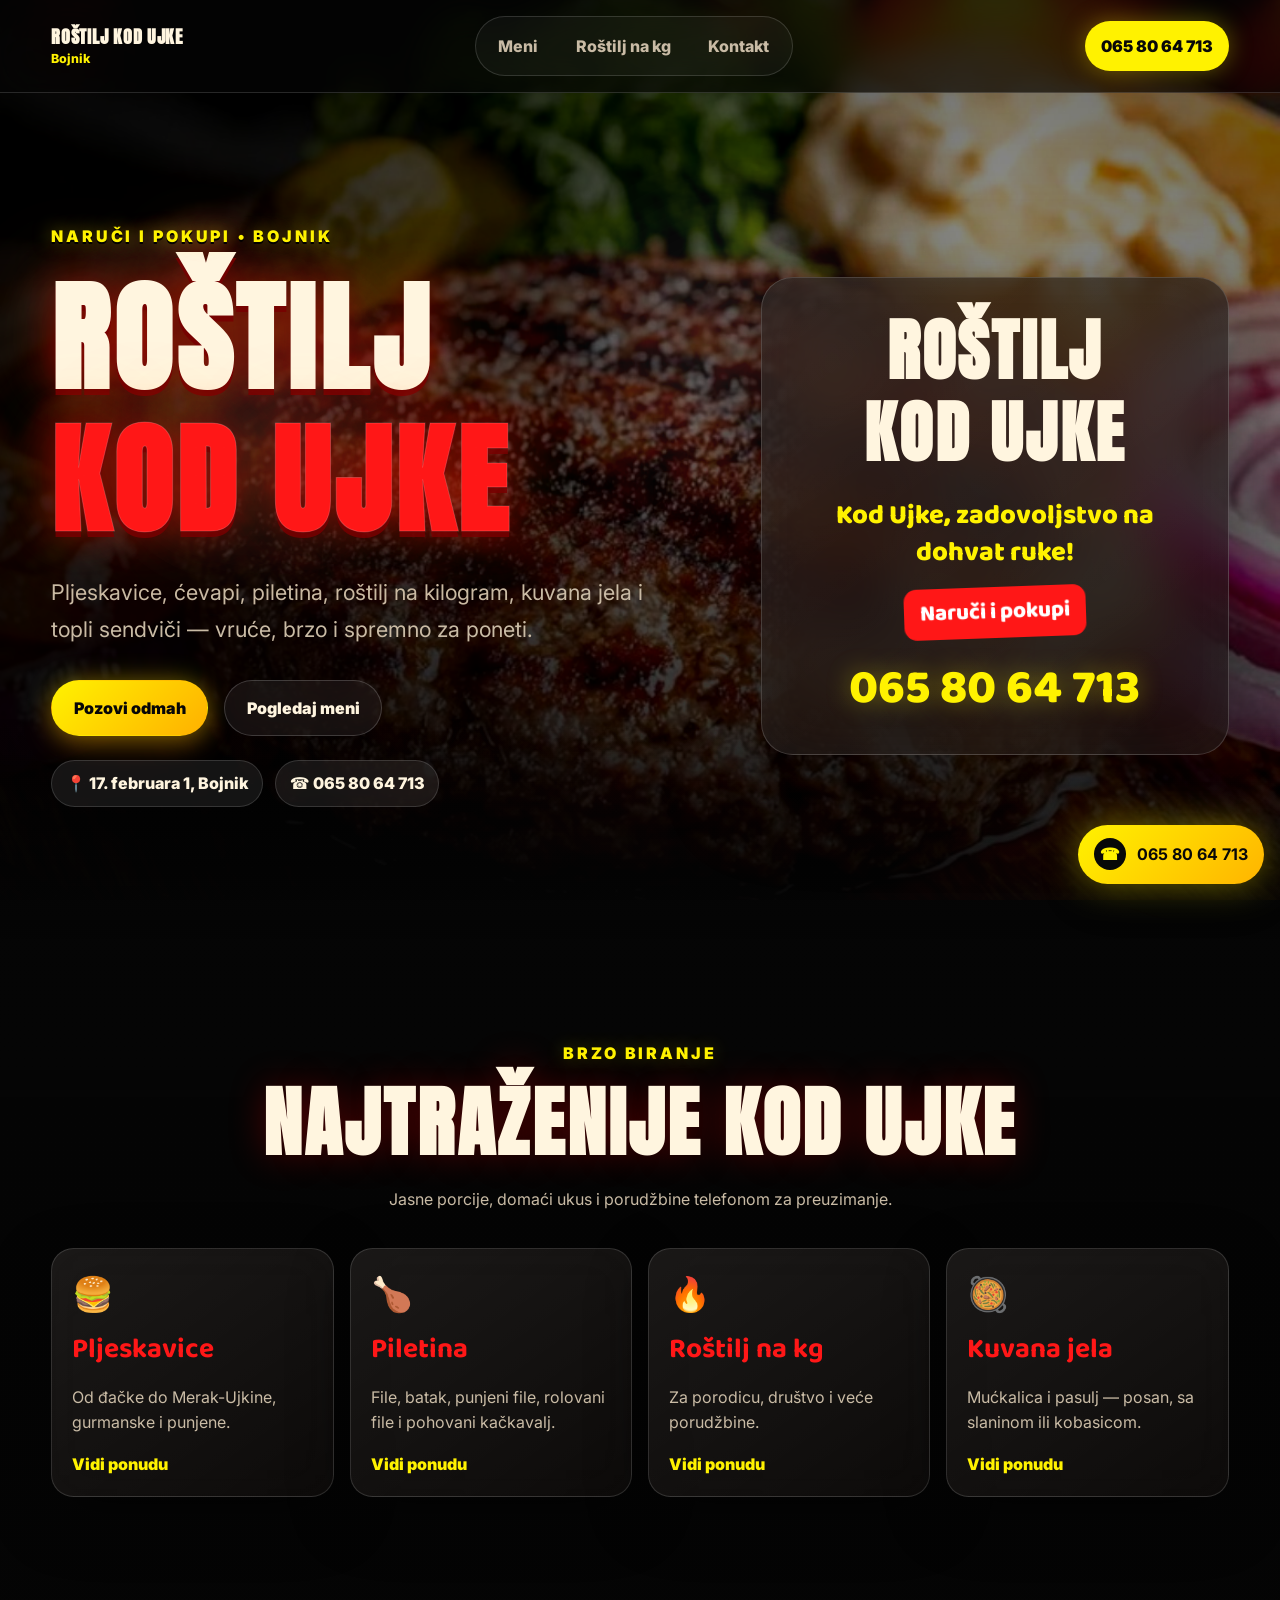
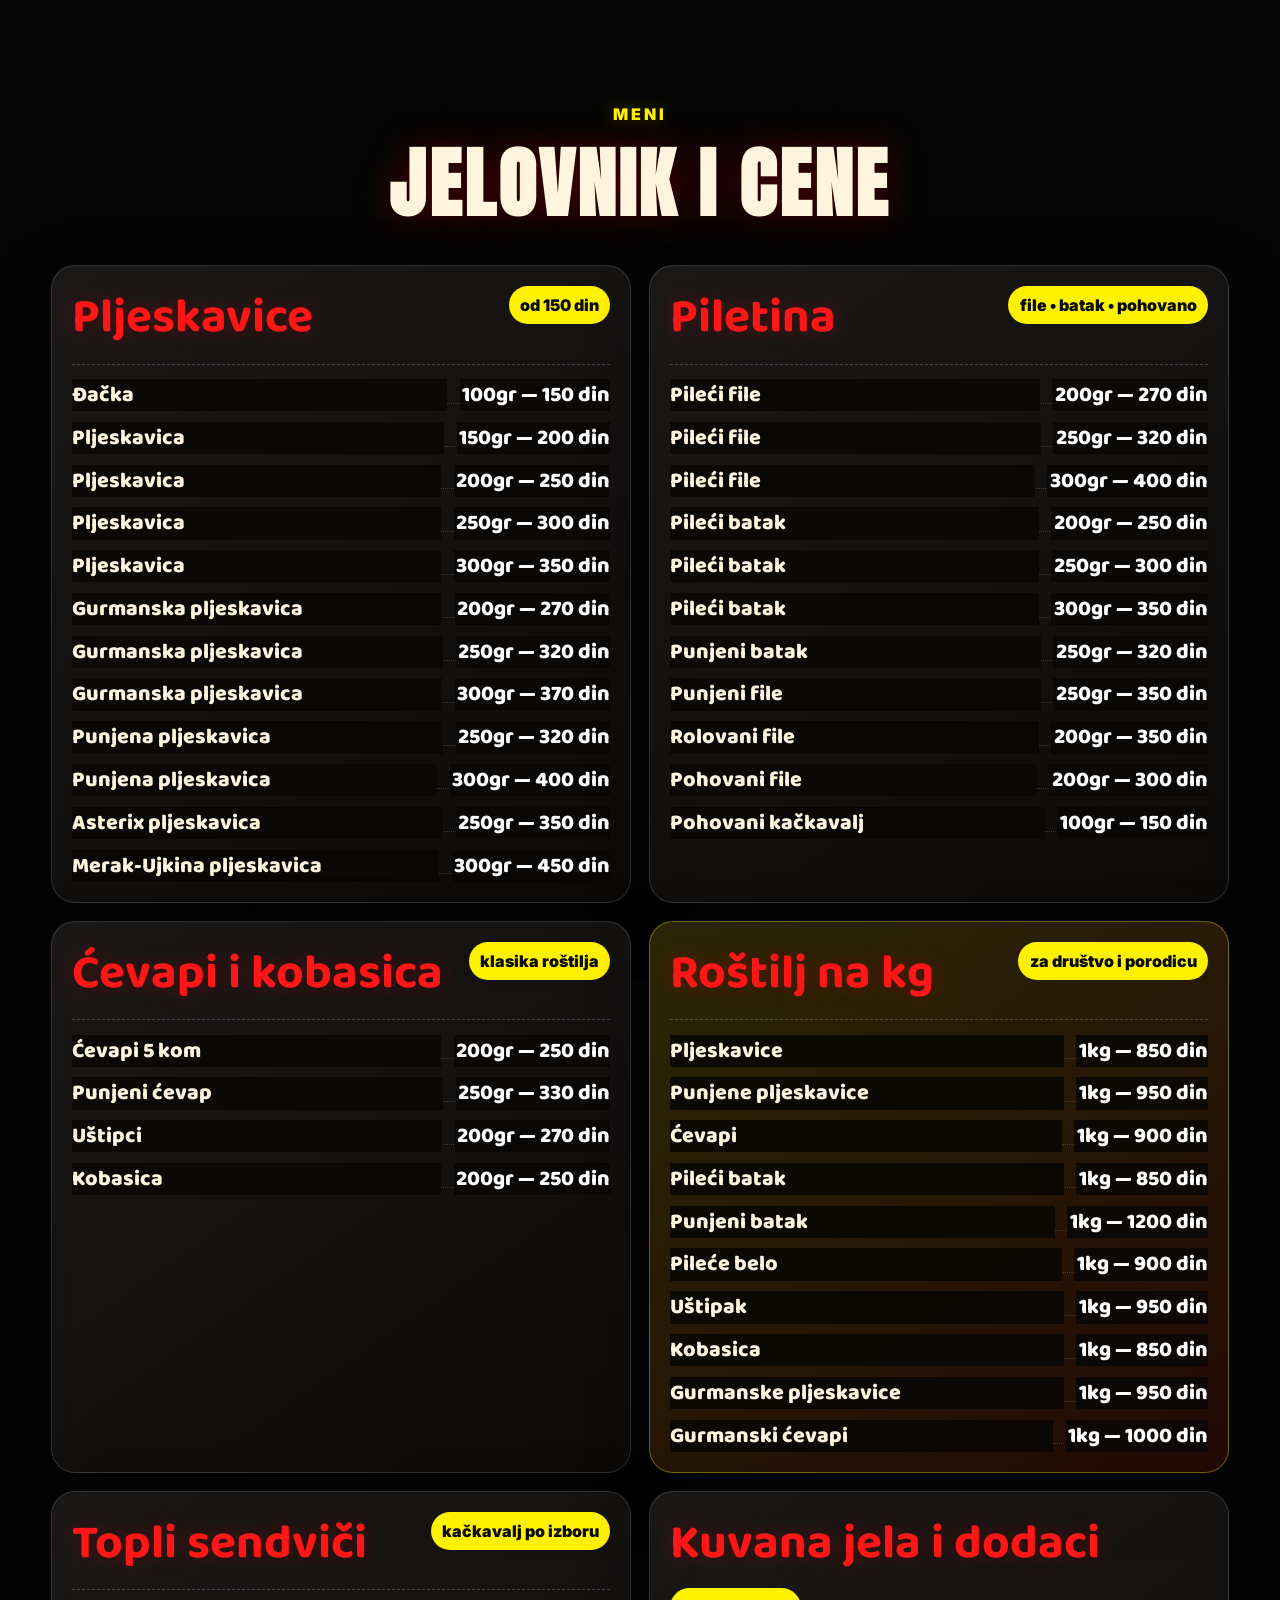
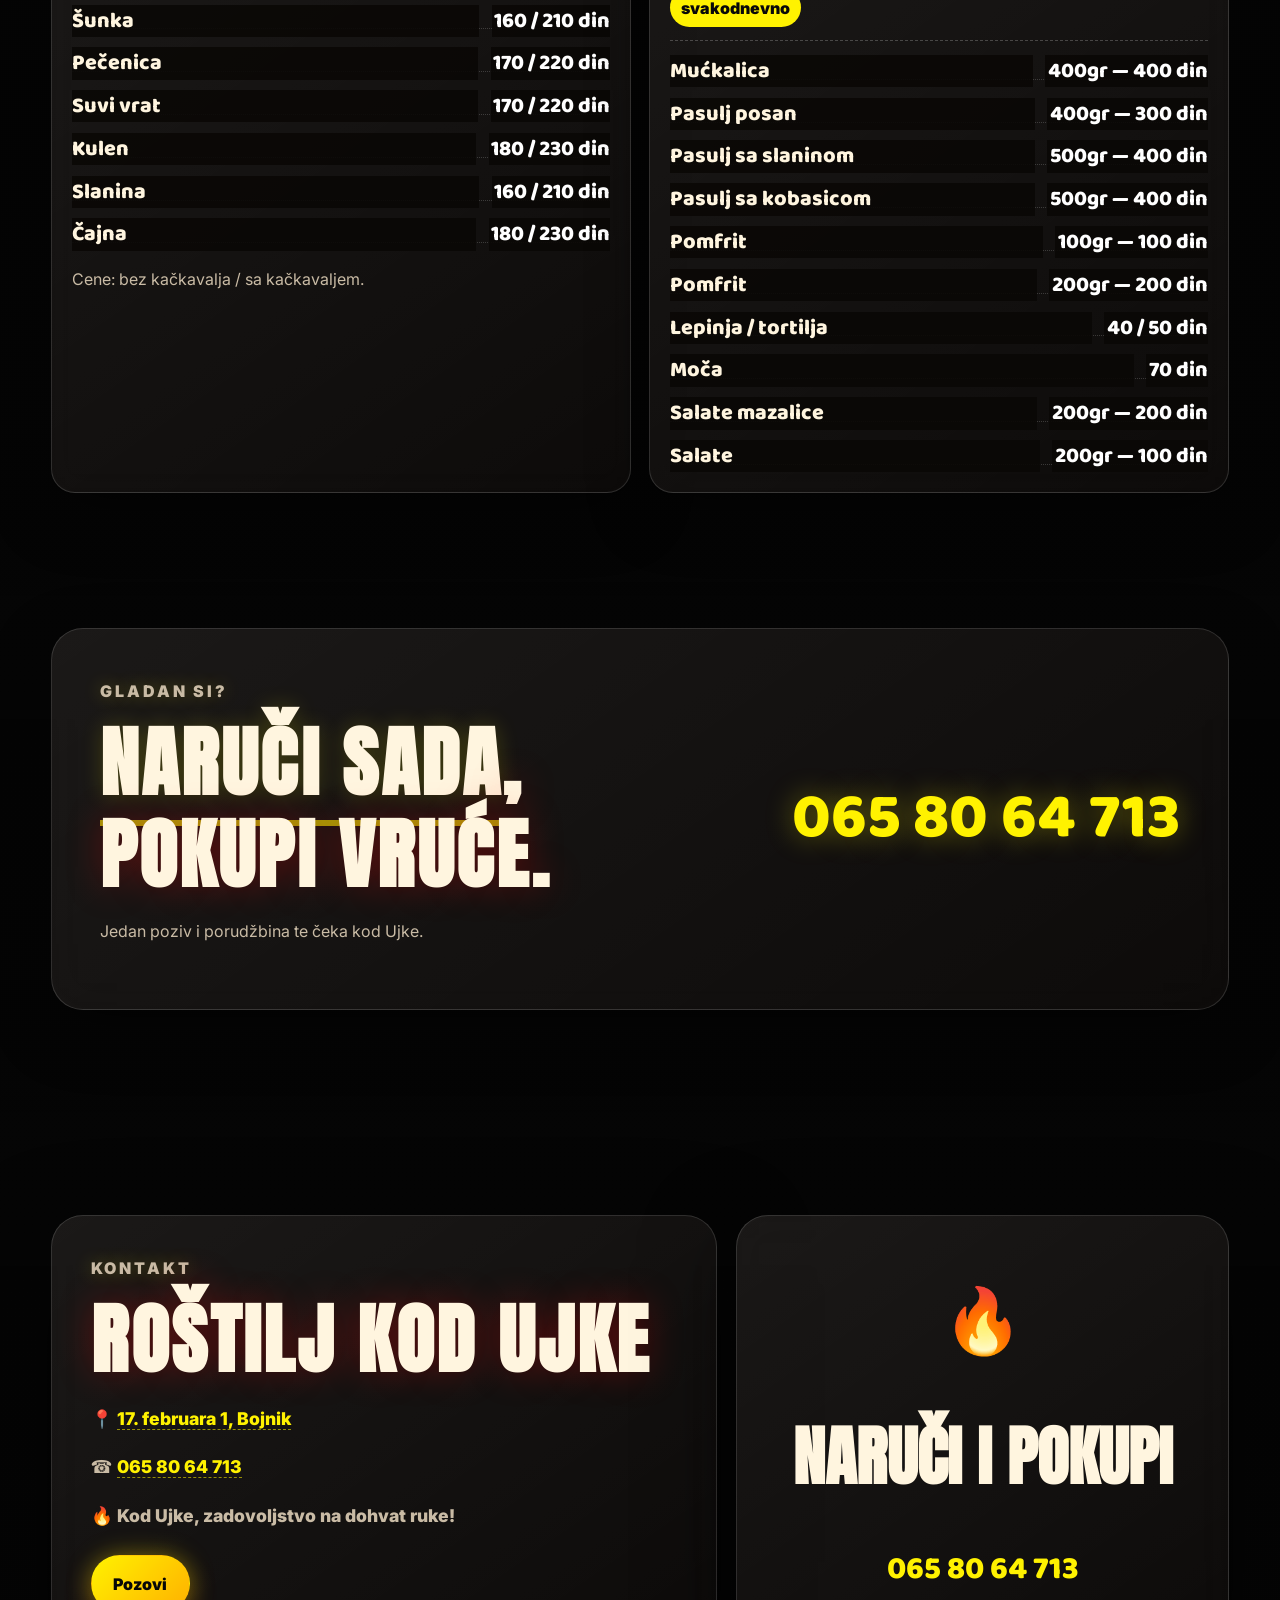
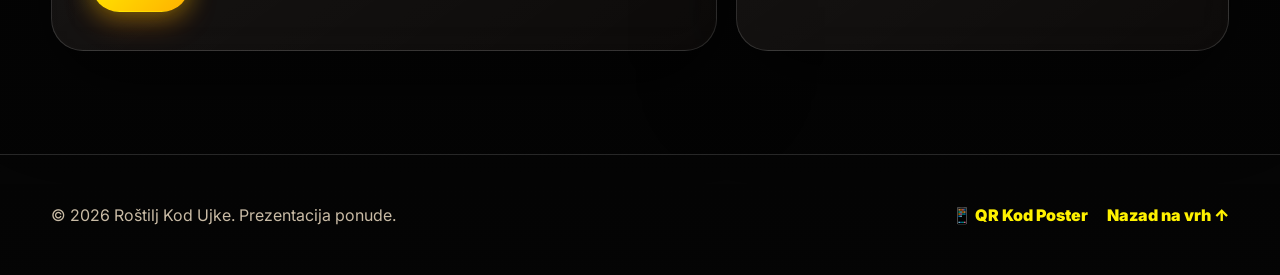
==== commit 7d8a7df3: "Dodat infografik sa velikim QR kodom i vektorskim posterom" ====
--- a/index.html
+++ b/index.html
@@ -143,7 +143,13 @@
   </main>
 
   <a class="sticky-call" href="tel:+381658064713"><span>☎</span><b>065 80 64 713</b></a>
-  <footer class="footer"><p>© <span id="year"></span> Roštilj Kod Ujke. Prezentacija ponude.</p><a href="#top">Nazad na vrh ↑</a></footer>
+  <footer class="footer">
+    <p>© <span id="year"></span> Roštilj Kod Ujke. Prezentacija ponude.</p>
+    <div style="display:flex;gap:1.2rem;align-items:center;">
+      <a href="infografik.html" title="Pogledaj i odštampaj infografik sa QR kodom">📱 QR Kod Poster</a>
+      <a href="#top">Nazad na vrh ↑</a>
+    </div>
+  </footer>
   <script src="script.js"></script>
 </body>
 </html>
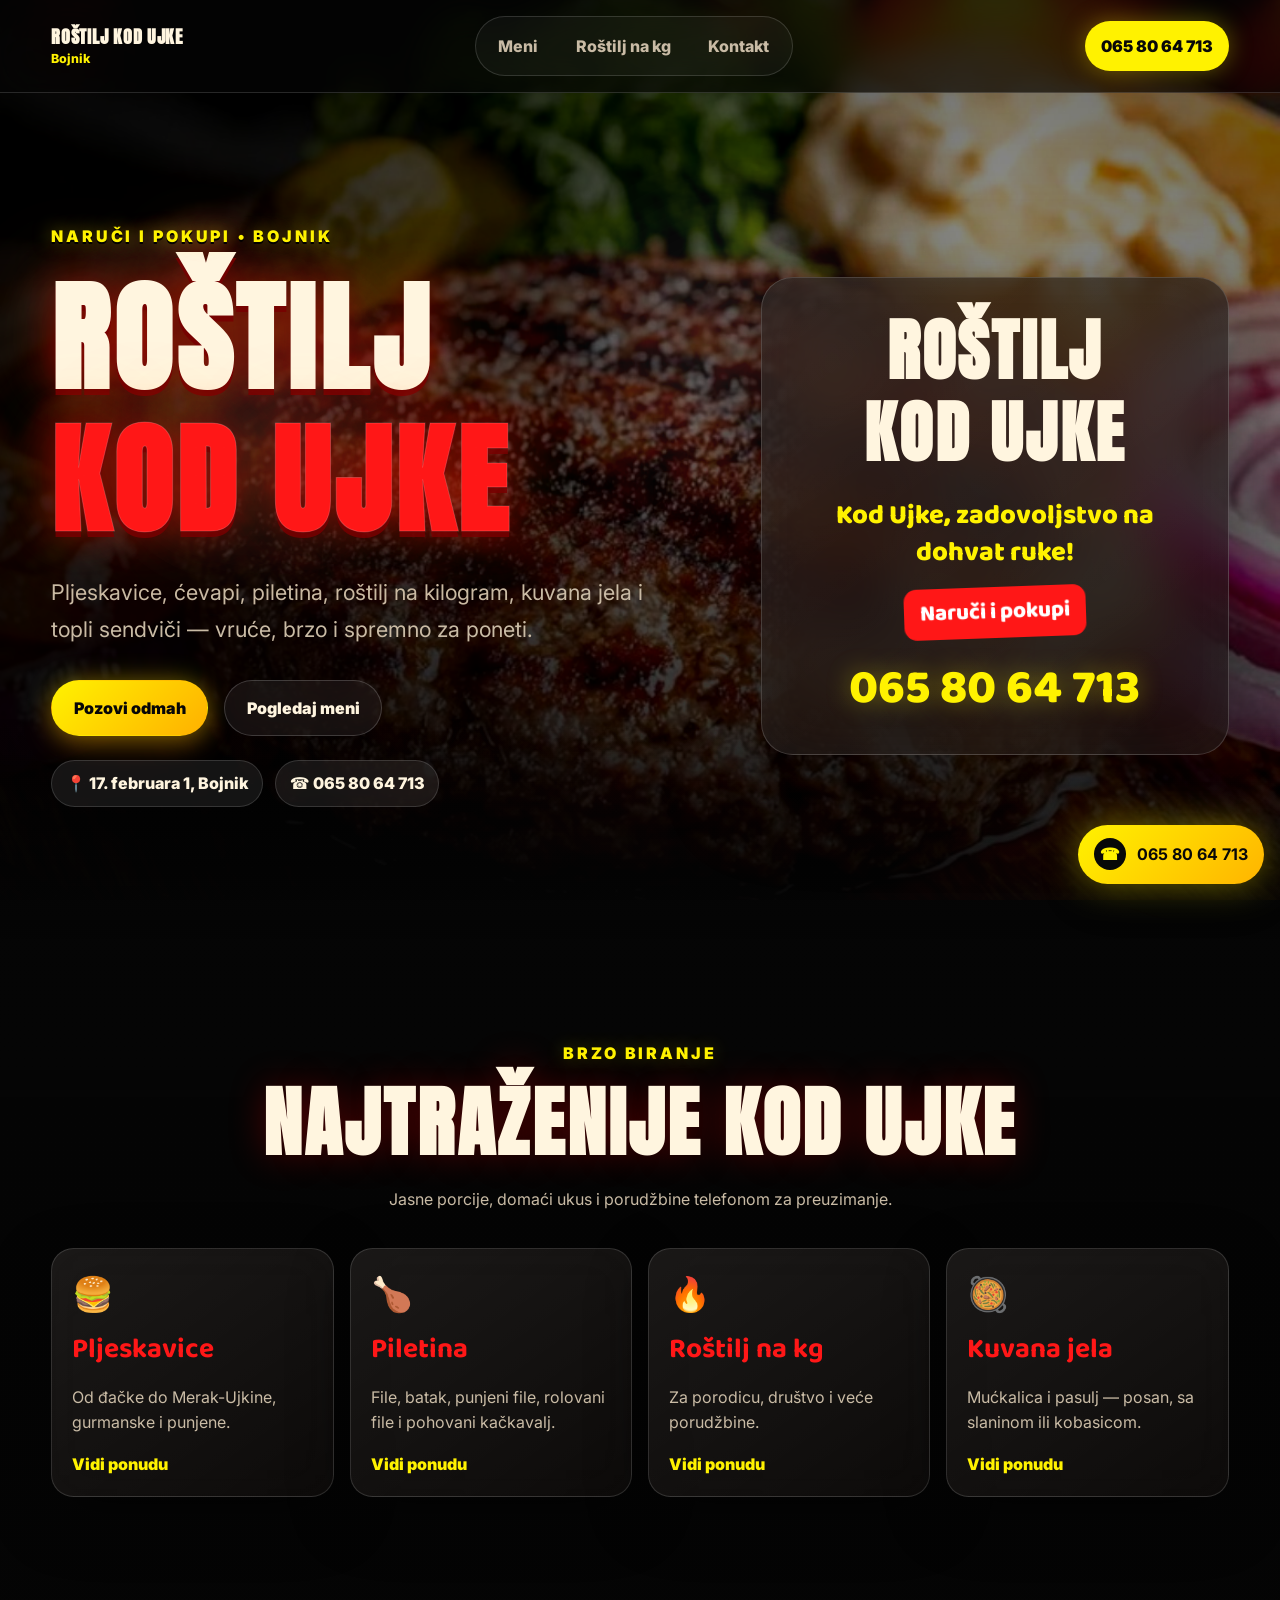
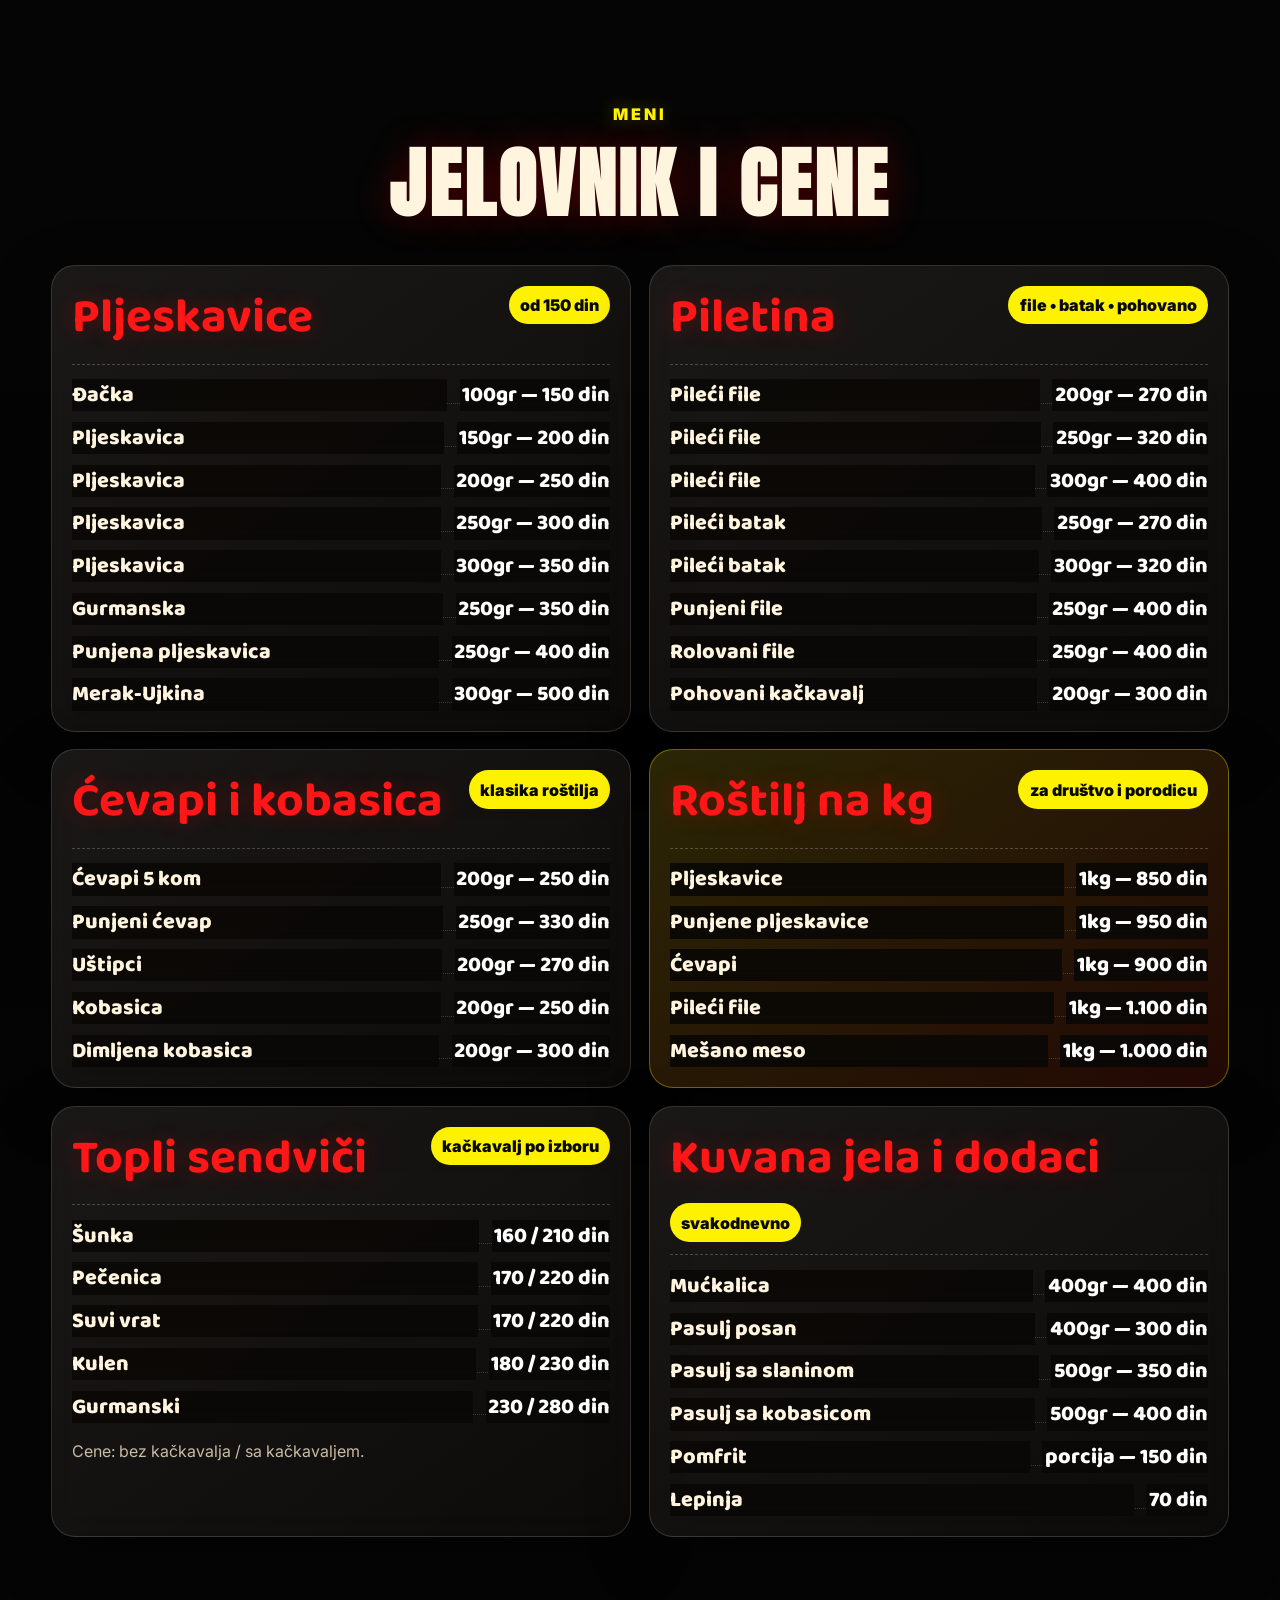
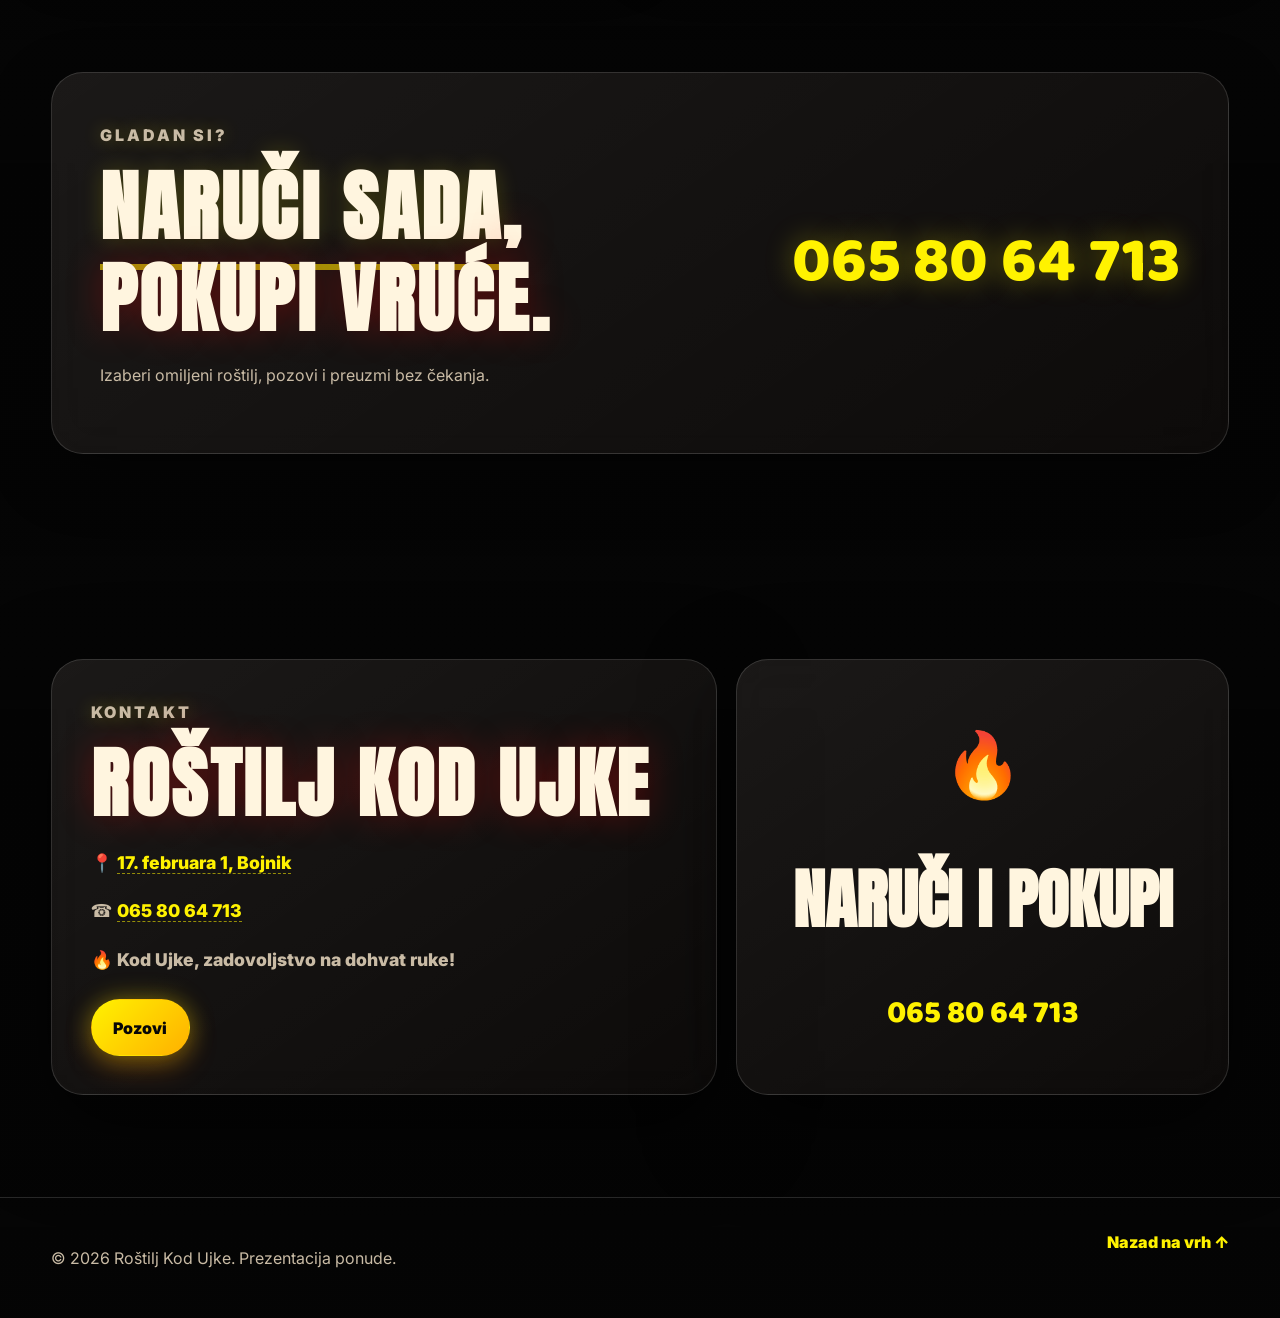
==== commit 82ba0dcc: "Vrati sajt na izgled pre QR poster izmene" ====
--- a/index.html
+++ b/index.html
@@ -91,42 +91,42 @@
         <div class="menu-panel reveal" id="pljeskavice">
           <div class="panel-title"><h3>Pljeskavice</h3><span>od 150 din</span></div>
           <ul class="price-list">
-            <li><span>Đačka</span><b>100gr — 150 din</b></li><li><span>Pljeskavica</span><b>150gr — 200 din</b></li><li><span>Pljeskavica</span><b>200gr — 250 din</b></li><li><span>Pljeskavica</span><b>250gr — 300 din</b></li><li><span>Pljeskavica</span><b>300gr — 350 din</b></li><li><span>Gurmanska pljeskavica</span><b>200gr — 270 din</b></li><li><span>Gurmanska pljeskavica</span><b>250gr — 320 din</b></li><li><span>Gurmanska pljeskavica</span><b>300gr — 370 din</b></li><li><span>Punjena pljeskavica</span><b>250gr — 320 din</b></li><li><span>Punjena pljeskavica</span><b>300gr — 400 din</b></li><li><span>Asterix pljeskavica</span><b>250gr — 350 din</b></li><li><span>Merak-Ujkina pljeskavica</span><b>300gr — 450 din</b></li>
+            <li><span>Đačka</span><b>100gr — 150 din</b></li><li><span>Pljeskavica</span><b>150gr — 200 din</b></li><li><span>Pljeskavica</span><b>200gr — 250 din</b></li><li><span>Pljeskavica</span><b>250gr — 300 din</b></li><li><span>Pljeskavica</span><b>300gr — 350 din</b></li><li><span>Gurmanska</span><b>250gr — 350 din</b></li><li><span>Punjena pljeskavica</span><b>250gr — 400 din</b></li><li><span>Merak-Ujkina</span><b>300gr — 500 din</b></li>
           </ul>
         </div>
 
         <div class="menu-panel reveal" id="piletina">
           <div class="panel-title"><h3>Piletina</h3><span>file • batak • pohovano</span></div>
           <ul class="price-list">
-            <li><span>Pileći file</span><b>200gr — 270 din</b></li><li><span>Pileći file</span><b>250gr — 320 din</b></li><li><span>Pileći file</span><b>300gr — 400 din</b></li><li><span>Pileći batak</span><b>200gr — 250 din</b></li><li><span>Pileći batak</span><b>250gr — 300 din</b></li><li><span>Pileći batak</span><b>300gr — 350 din</b></li><li><span>Punjeni batak</span><b>250gr — 320 din</b></li><li><span>Punjeni file</span><b>250gr — 350 din</b></li><li><span>Rolovani file</span><b>200gr — 350 din</b></li><li><span>Pohovani file</span><b>200gr — 300 din</b></li><li><span>Pohovani kačkavalj</span><b>100gr — 150 din</b></li>
+            <li><span>Pileći file</span><b>200gr — 270 din</b></li><li><span>Pileći file</span><b>250gr — 320 din</b></li><li><span>Pileći file</span><b>300gr — 400 din</b></li><li><span>Pileći batak</span><b>250gr — 270 din</b></li><li><span>Pileći batak</span><b>300gr — 320 din</b></li><li><span>Punjeni file</span><b>250gr — 400 din</b></li><li><span>Rolovani file</span><b>250gr — 400 din</b></li><li><span>Pohovani kačkavalj</span><b>200gr — 300 din</b></li>
           </ul>
         </div>
 
         <div class="menu-panel reveal">
           <div class="panel-title"><h3>Ćevapi i kobasica</h3><span>klasika roštilja</span></div>
-          <ul class="price-list"><li><span>Ćevapi 5 kom</span><b>200gr — 250 din</b></li><li><span>Punjeni ćevap</span><b>250gr — 330 din</b></li><li><span>Uštipci</span><b>200gr — 270 din</b></li><li><span>Kobasica</span><b>200gr — 250 din</b></li></ul>
+          <ul class="price-list"><li><span>Ćevapi 5 kom</span><b>200gr — 250 din</b></li><li><span>Punjeni ćevap</span><b>250gr — 330 din</b></li><li><span>Uštipci</span><b>200gr — 270 din</b></li><li><span>Kobasica</span><b>200gr — 250 din</b></li><li><span>Dimljena kobasica</span><b>200gr — 300 din</b></li></ul>
         </div>
 
         <div class="menu-panel highlight reveal" id="kg">
           <div class="panel-title"><h3>Roštilj na kg</h3><span>za društvo i porodicu</span></div>
           <ul class="price-list">
-            <li><span>Pljeskavice</span><b>1kg — 850 din</b></li><li><span>Punjene pljeskavice</span><b>1kg — 950 din</b></li><li><span>Ćevapi</span><b>1kg — 900 din</b></li><li><span>Pileći batak</span><b>1kg — 850 din</b></li><li><span>Punjeni batak</span><b>1kg — 1200 din</b></li><li><span>Pileće belo</span><b>1kg — 900 din</b></li><li><span>Uštipak</span><b>1kg — 950 din</b></li><li><span>Kobasica</span><b>1kg — 850 din</b></li><li><span>Gurmanske pljeskavice</span><b>1kg — 950 din</b></li><li><span>Gurmanski ćevapi</span><b>1kg — 1000 din</b></li>
+            <li><span>Pljeskavice</span><b>1kg — 850 din</b></li><li><span>Punjene pljeskavice</span><b>1kg — 950 din</b></li><li><span>Ćevapi</span><b>1kg — 900 din</b></li><li><span>Pileći file</span><b>1kg — 1.100 din</b></li><li><span>Mešano meso</span><b>1kg — 1.000 din</b></li>
           </ul>
         </div>
 
         <div class="menu-panel reveal">
           <div class="panel-title"><h3>Topli sendviči</h3><span>kačkavalj po izboru</span></div>
-          <ul class="price-list"><li><span>Šunka</span><b>160 / 210 din</b></li><li><span>Pečenica</span><b>170 / 220 din</b></li><li><span>Suvi vrat</span><b>170 / 220 din</b></li><li><span>Kulen</span><b>180 / 230 din</b></li><li><span>Slanina</span><b>160 / 210 din</b></li><li><span>Čajna</span><b>180 / 230 din</b></li></ul>
+          <ul class="price-list"><li><span>Šunka</span><b>160 / 210 din</b></li><li><span>Pečenica</span><b>170 / 220 din</b></li><li><span>Suvi vrat</span><b>170 / 220 din</b></li><li><span>Kulen</span><b>180 / 230 din</b></li><li><span>Gurmanski</span><b>230 / 280 din</b></li></ul>
           <p class="note">Cene: bez kačkavalja / sa kačkavaljem.</p>
         </div>
 
         <div class="menu-panel reveal" id="kuvana">
           <div class="panel-title"><h3>Kuvana jela i dodaci</h3><span>svakodnevno</span></div>
-          <ul class="price-list"><li><span>Mućkalica</span><b>400gr — 400 din</b></li><li><span>Pasulj posan</span><b>400gr — 300 din</b></li><li><span>Pasulj sa slaninom</span><b>500gr — 400 din</b></li><li><span>Pasulj sa kobasicom</span><b>500gr — 400 din</b></li><li><span>Pomfrit</span><b>100gr — 100 din</b></li><li><span>Pomfrit</span><b>200gr — 200 din</b></li><li><span>Lepinja / tortilja</span><b>40 / 50 din</b></li><li><span>Moča</span><b>70 din</b></li><li><span>Salate mazalice</span><b>200gr — 200 din</b></li><li><span>Salate</span><b>200gr — 100 din</b></li></ul>
+          <ul class="price-list"><li><span>Mućkalica</span><b>400gr — 400 din</b></li><li><span>Pasulj posan</span><b>400gr — 300 din</b></li><li><span>Pasulj sa slaninom</span><b>500gr — 350 din</b></li><li><span>Pasulj sa kobasicom</span><b>500gr — 400 din</b></li><li><span>Pomfrit</span><b>porcija — 150 din</b></li><li><span>Lepinja</span><b>70 din</b></li></ul>
         </div>
       </div>
     </section>
-<section class="section cta-section"><div class="cta-box reveal"><div><p class="eyebrow">GLADAN SI?</p><h2><a class="heading-call" href="tel:+381658064713">Naruči sada</a>, pokupi vruće.</h2><p>Jedan poziv i porudžbina te čeka kod Ujke.</p></div><a class="phone-mega" href="tel:+381658064713">065 80 64 713</a></div></section>
+<section class="section cta-section"><div class="cta-box reveal"><div><p class="eyebrow">GLADAN SI?</p><h2><a class="heading-call" href="tel:+381658064713">Naruči sada</a>, pokupi vruće.</h2><p>Izaberi omiljeni roštilj, pozovi i preuzmi bez čekanja.</p></div><a class="phone-mega" href="tel:+381658064713">065 80 64 713</a></div></section>
 
     <section class="section contact-section" id="kontakt">
       <div class="contact-grid">
@@ -143,13 +143,7 @@
   </main>
 
   <a class="sticky-call" href="tel:+381658064713"><span>☎</span><b>065 80 64 713</b></a>
-  <footer class="footer">
-    <p>© <span id="year"></span> Roštilj Kod Ujke. Prezentacija ponude.</p>
-    <div style="display:flex;gap:1.2rem;align-items:center;">
-      <a href="infografik.html" title="Pogledaj i odštampaj infografik sa QR kodom">📱 QR Kod Poster</a>
-      <a href="#top">Nazad na vrh ↑</a>
-    </div>
-  </footer>
+  <footer class="footer"><p>© <span id="year"></span> Roštilj Kod Ujke. Prezentacija ponude.</p><a href="#top">Nazad na vrh ↑</a></footer>
   <script src="script.js"></script>
 </body>
 </html>
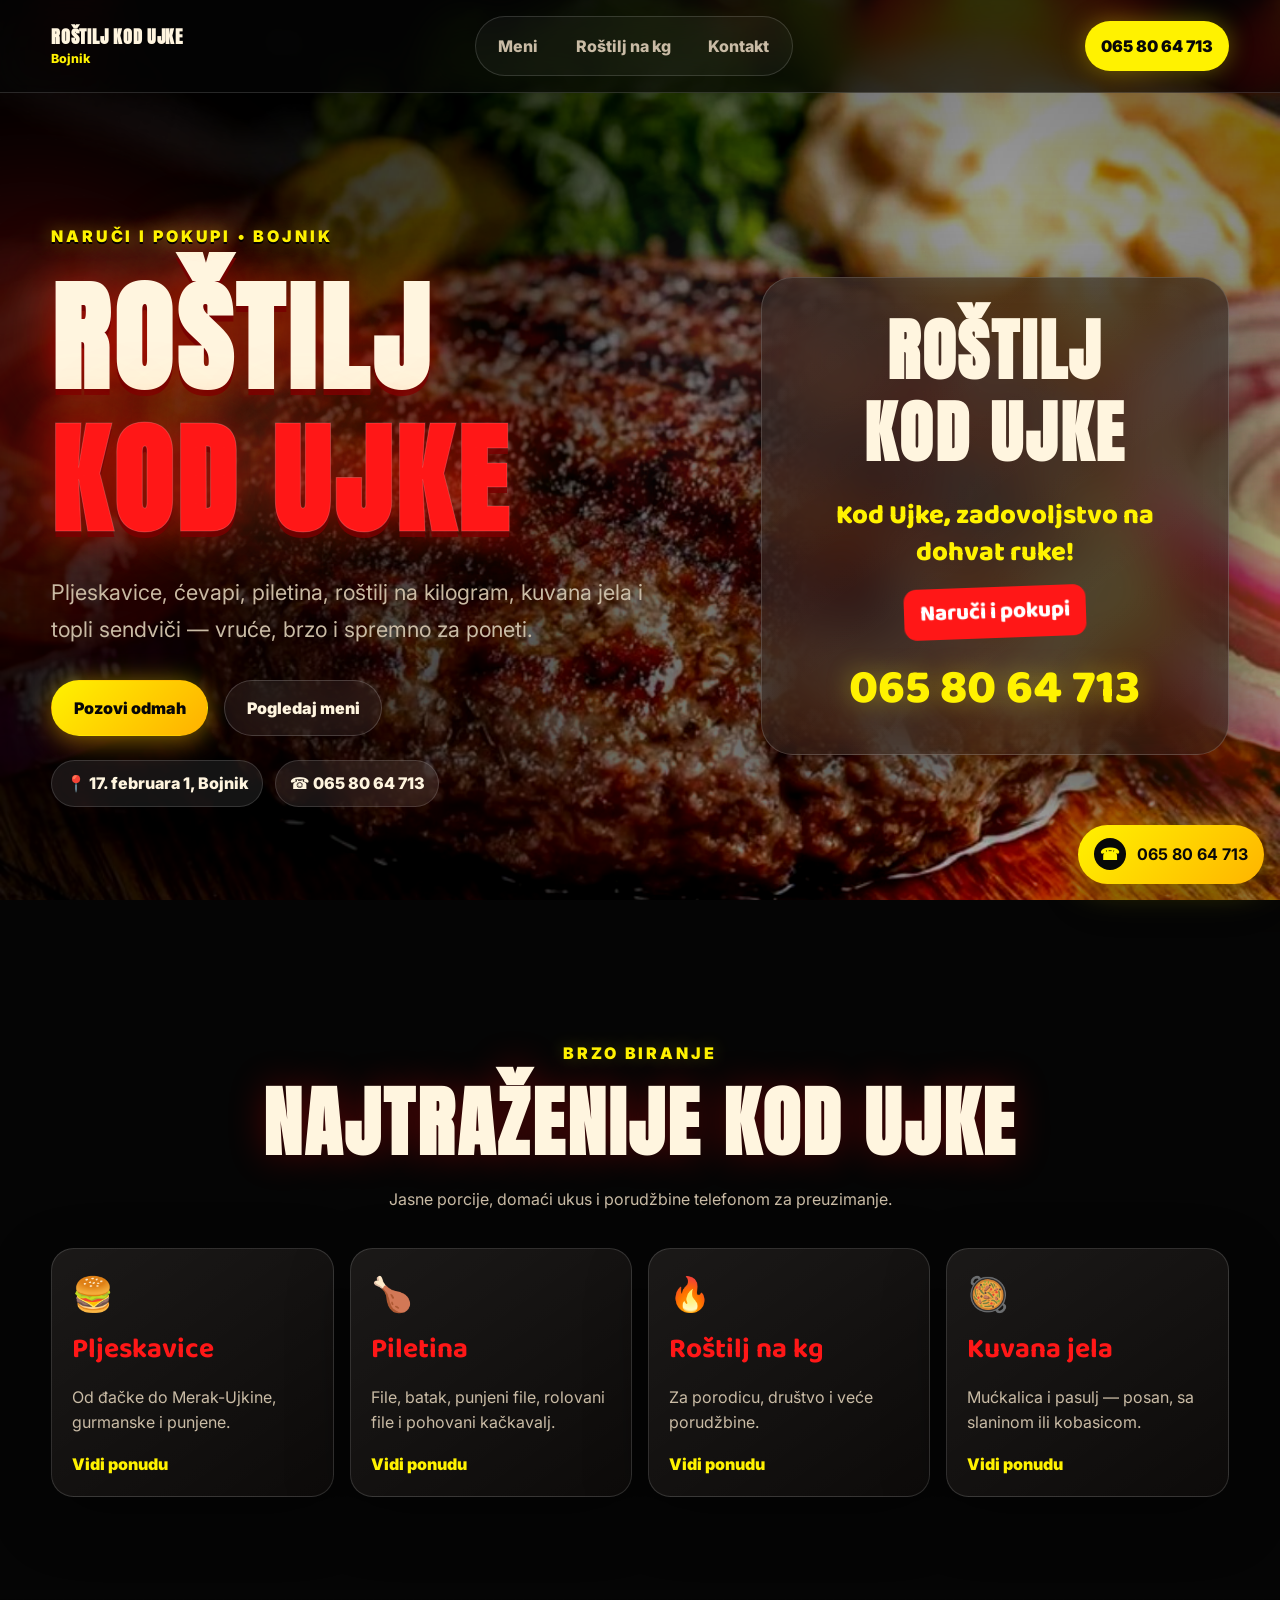
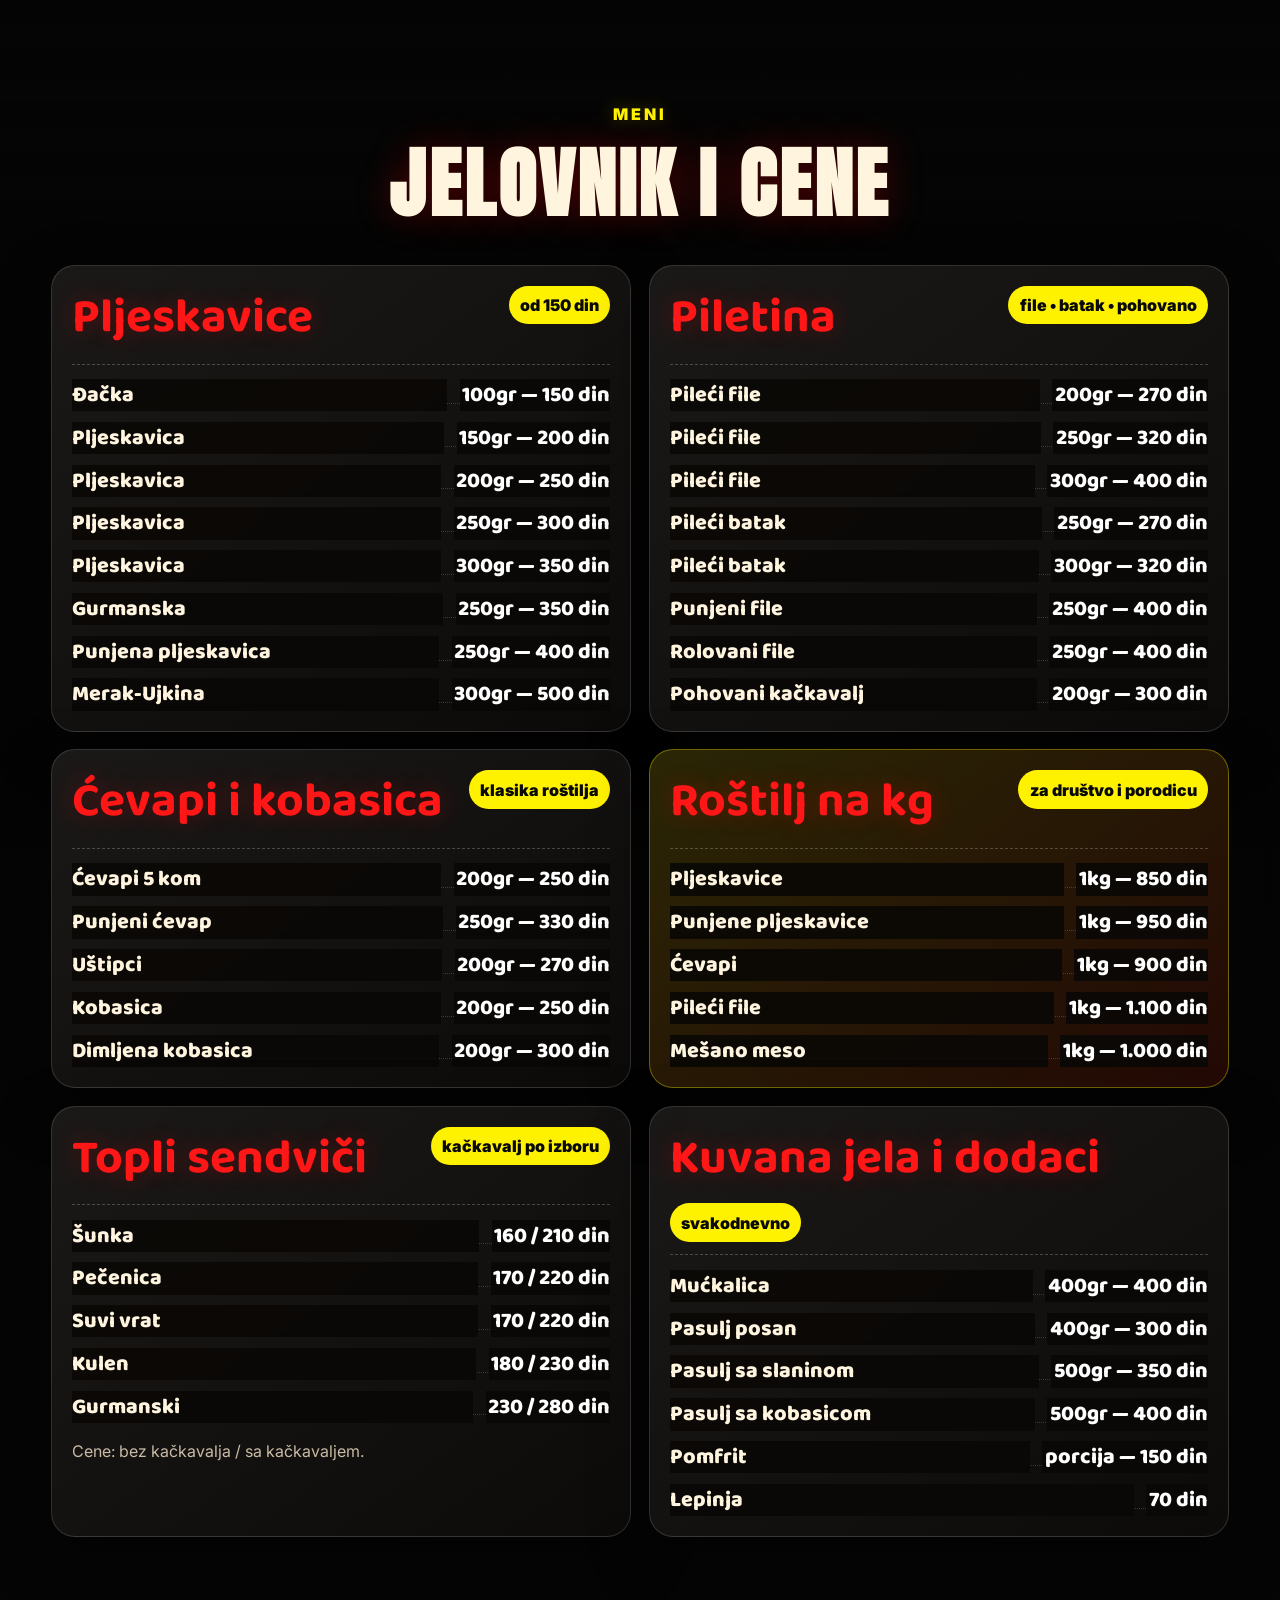
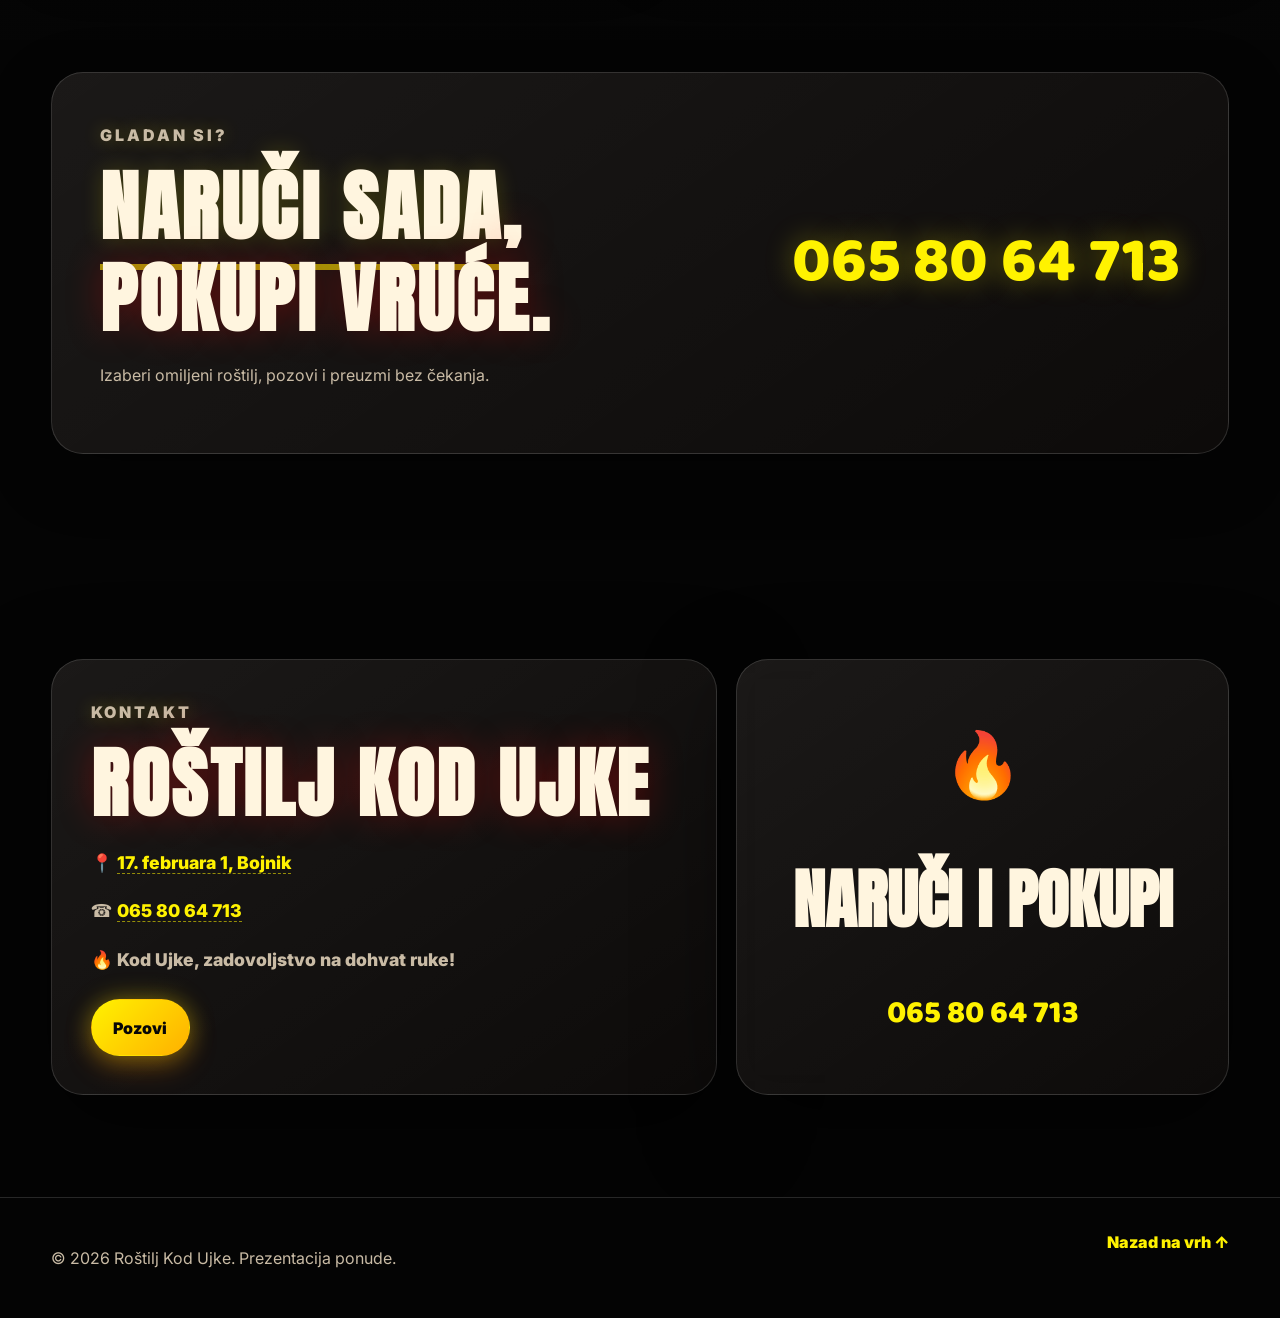
==== commit 891eab1f: "Improve background visibility and fix back-to-top navigation" ====
--- a/index.html
+++ b/index.html
@@ -15,12 +15,16 @@
   <link rel="stylesheet" href="styles.css" />
 </head>
 
-<body>
+<body id="top">
+  <video class="hero-video" autoplay muted loop playsinline poster="assets/hero-pljeskavica.jpg" aria-hidden="true">
+    <source src="assets/hero-video.mp4" type="video/mp4" />
+  </video>
+  <div class="hero-overlay"></div>
   <div class="noise"></div>
   <div class="page-glow page-glow-red"></div>
   <div class="page-glow page-glow-yellow"></div>
 
-  <header class="site-header" id="top">
+  <header class="site-header">
     <a class="brand" href="#top" aria-label="Roštilj Kod Ujke početna">
       <span><strong>Roštilj Kod Ujke</strong><small>Bojnik</small></span>
     </a>
@@ -34,10 +38,6 @@
 
   <main>
     <section class="hero">
-      <video class="hero-video" autoplay muted loop playsinline poster="assets/hero-pljeskavica.jpg" aria-hidden="true">
-        <source src="assets/hero-video.mp4" type="video/mp4" />
-      </video>
-      <div class="hero-overlay"></div>
       <div class="hero-smoke smoke-a"></div>
       <div class="hero-smoke smoke-b"></div>
 
--- a/styles.css
+++ b/styles.css
@@ -290,6 +290,7 @@
 /* --- V4: čistiji video, bez slika menija, bez 2025 --- */
 body {
   background: #050505;
+  isolation: isolate;
 }
 
 .hero {
@@ -303,7 +304,7 @@
   width: 100vw;
   height: 100vh;
   object-fit: cover;
-  filter: saturate(1.18) contrast(1.1) brightness(.9);
+  filter: saturate(1.18) contrast(1.1) brightness(1.089);
   transform: translateZ(0);
 }
 
@@ -313,12 +314,12 @@
   z-index: -9;
   background:
     linear-gradient(90deg, rgba(0,0,0,.88) 0%, rgba(0,0,0,.62) 42%, rgba(0,0,0,.24) 78%, rgba(0,0,0,.34) 100%),
-    linear-gradient(180deg, rgba(0,0,0,.34) 0%, rgba(0,0,0,.08) 46%, rgba(0,0,0,.78) 100%);
+    linear-gradient(180deg, rgba(0,0,0,.34) 0%, rgba(0,0,0,.08) 46%, rgba(0,0,0,.08) 100%);
   pointer-events: none;
 }
 
 .hero::after {
-  content: "";
+  content: none;
   position: absolute;
   inset: auto 0 0;
   height: 220px;
@@ -328,7 +329,15 @@
 
 .section,
 .footer {
-  background: linear-gradient(180deg, rgba(5,5,5,.78), rgba(5,5,5,.87));
+  background: rgba(5,5,5,.94);
+}
+
+.quick-menu {
+  background: transparent;
+}
+
+.menu-section {
+  background: linear-gradient(180deg, transparent 0, rgba(5,5,5,.87) 220px, rgba(5,5,5,.94) 100%);
 }
 
 .quick-card,
@@ -339,7 +348,7 @@
 .hero-card {
   background:
     linear-gradient(145deg, rgba(255,255,255,.08), rgba(255,255,255,.025)),
-    rgba(10, 7, 5, .68);
+    rgba(10, 7, 5, .61);
 }
 
 .menu-panel {
@@ -376,13 +385,13 @@
 
 @media (max-width: 760px) {
   .hero-video {
-    filter: saturate(1.12) contrast(1.08) brightness(.76);
+    filter: saturate(1.12) contrast(1.08) brightness(.9196);
   }
 
   .hero-overlay {
     background:
       linear-gradient(90deg, rgba(0,0,0,.92), rgba(0,0,0,.62)),
-      linear-gradient(180deg, rgba(0,0,0,.28), rgba(0,0,0,.82));
+      linear-gradient(180deg, rgba(0,0,0,.28), rgba(0,0,0,.08));
   }
 }
 
